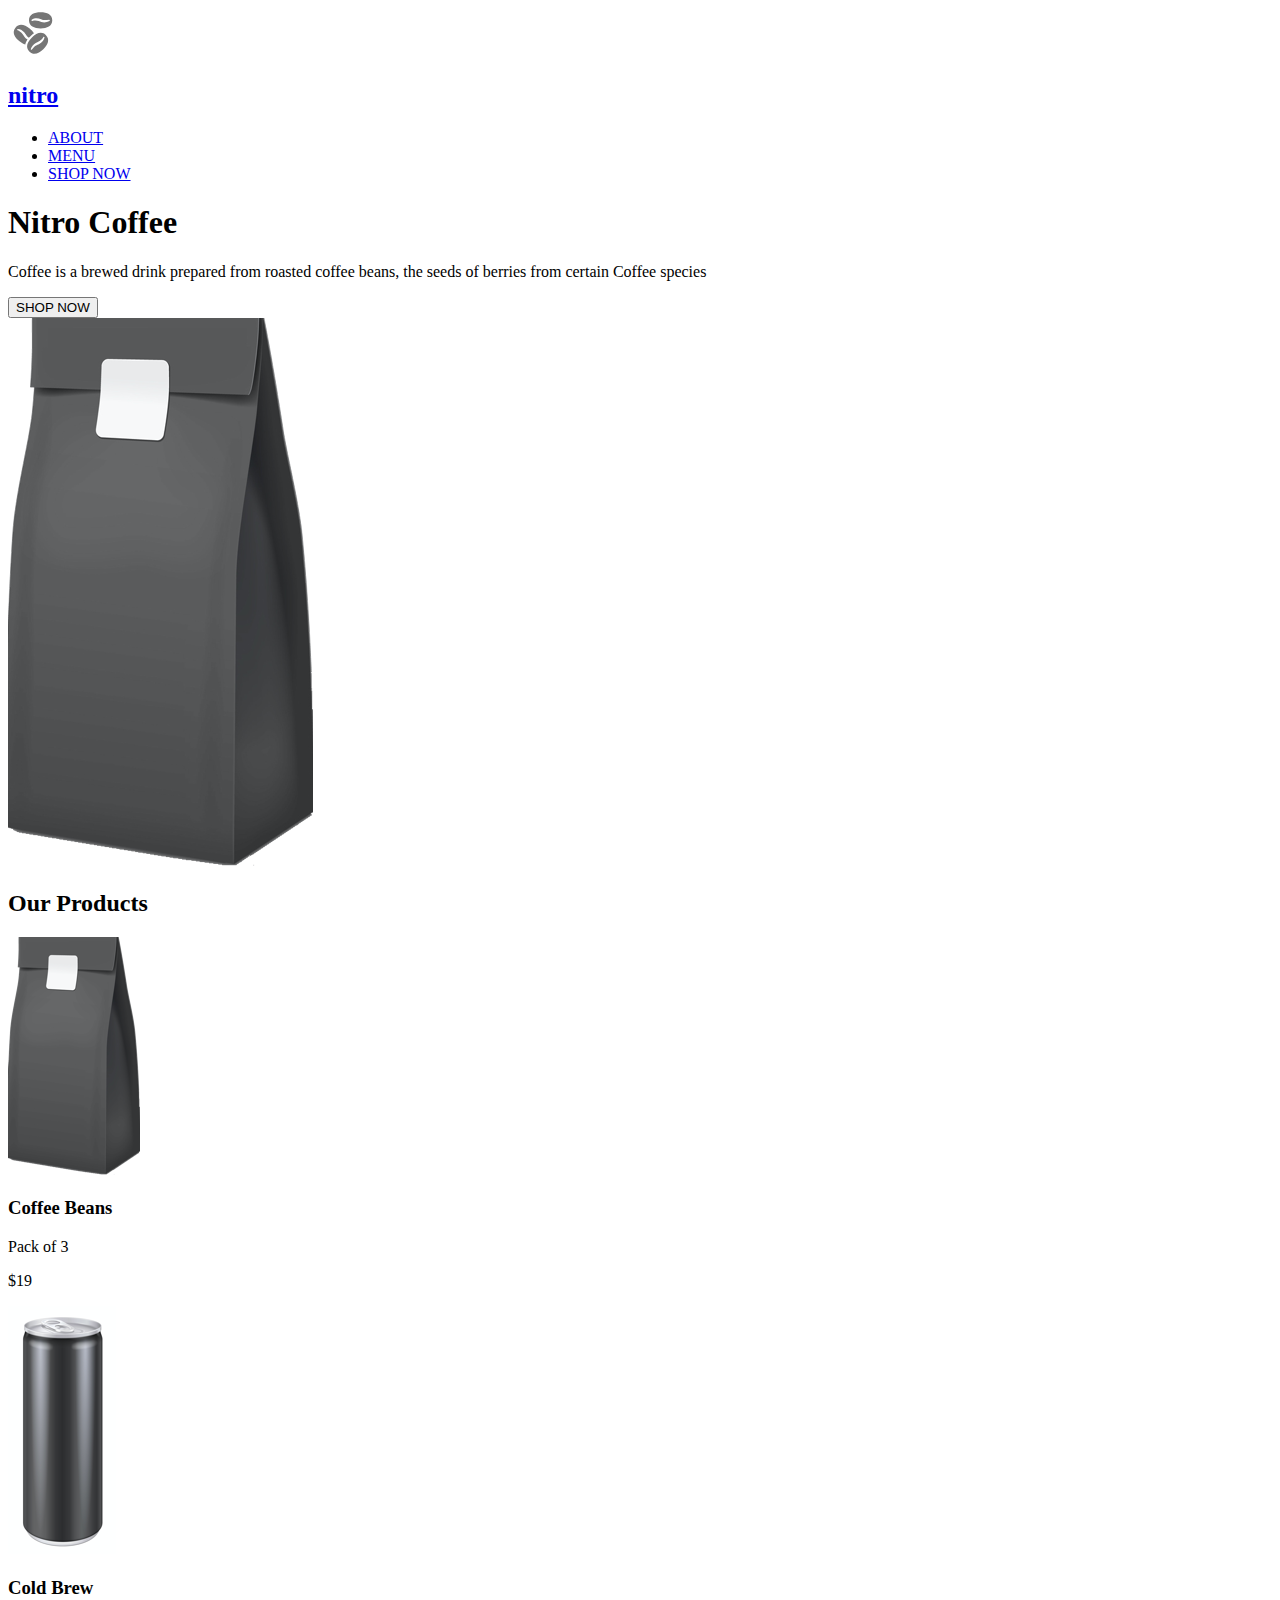
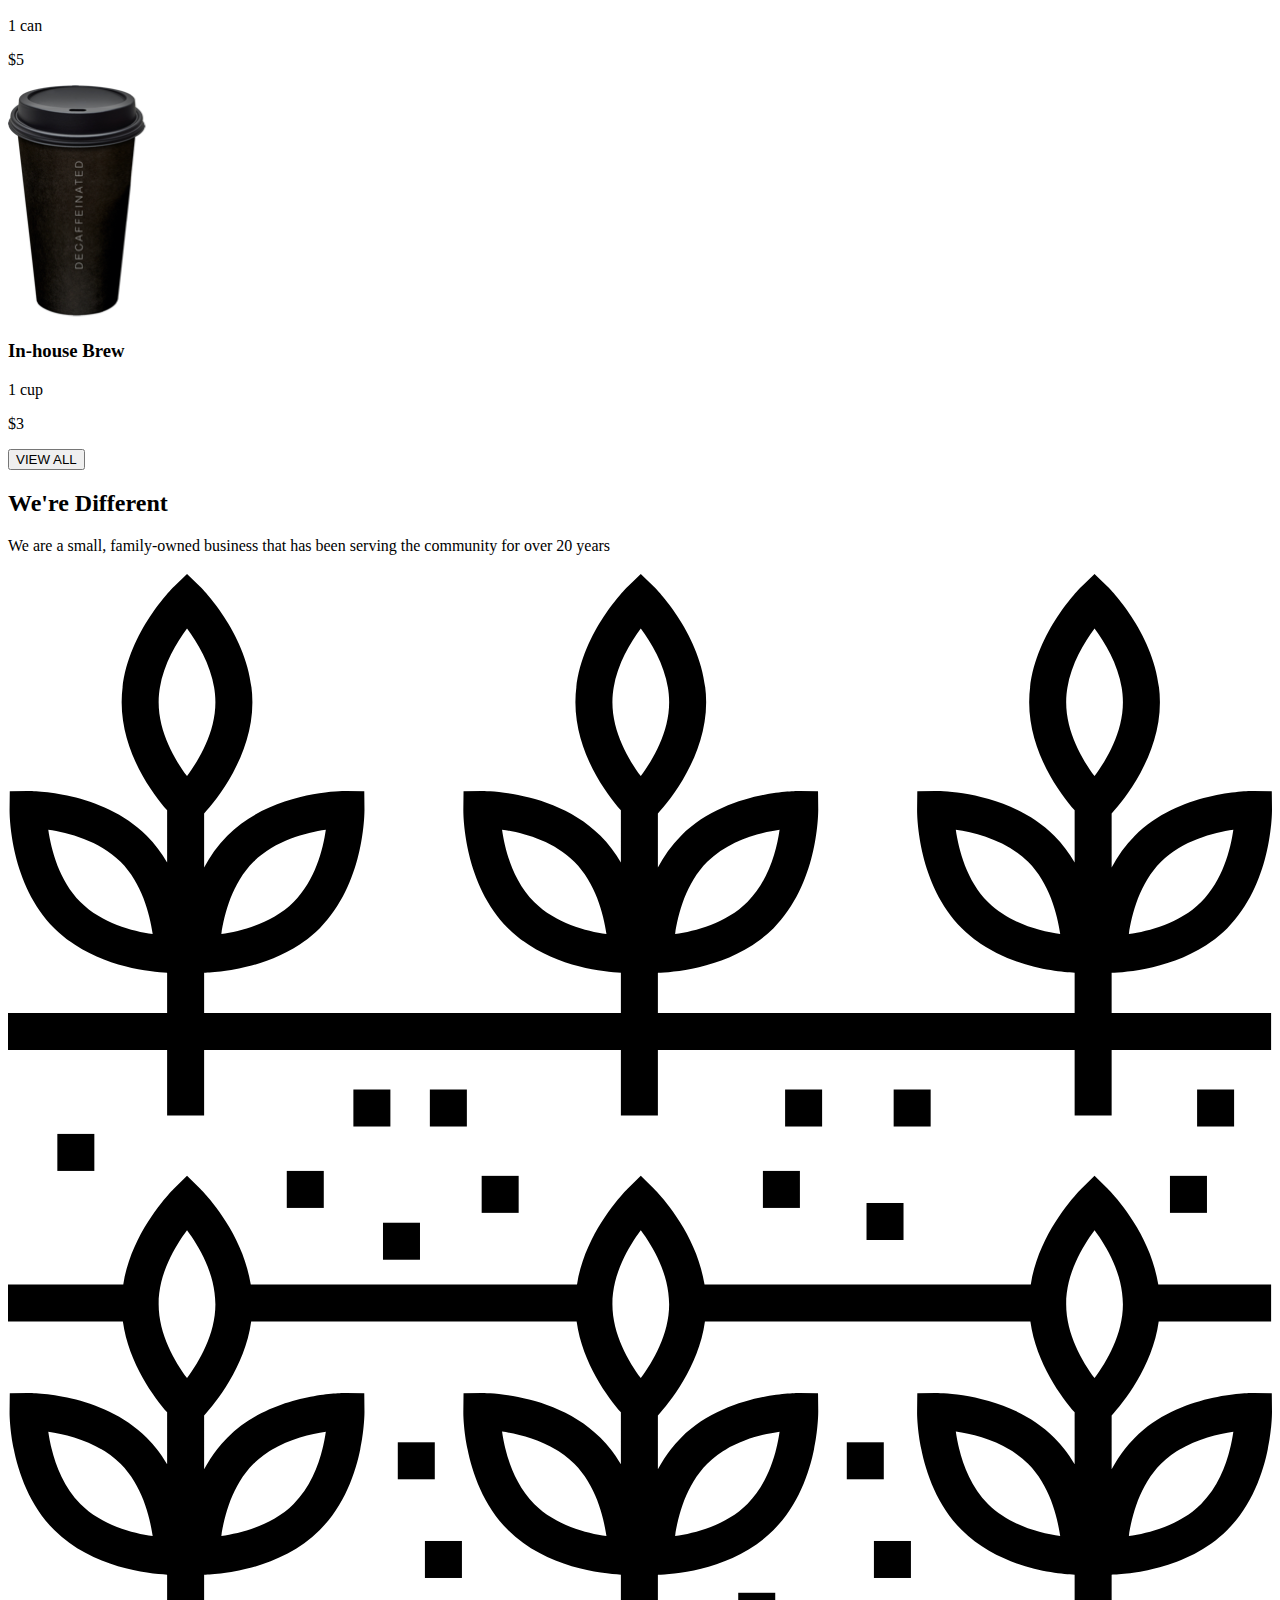
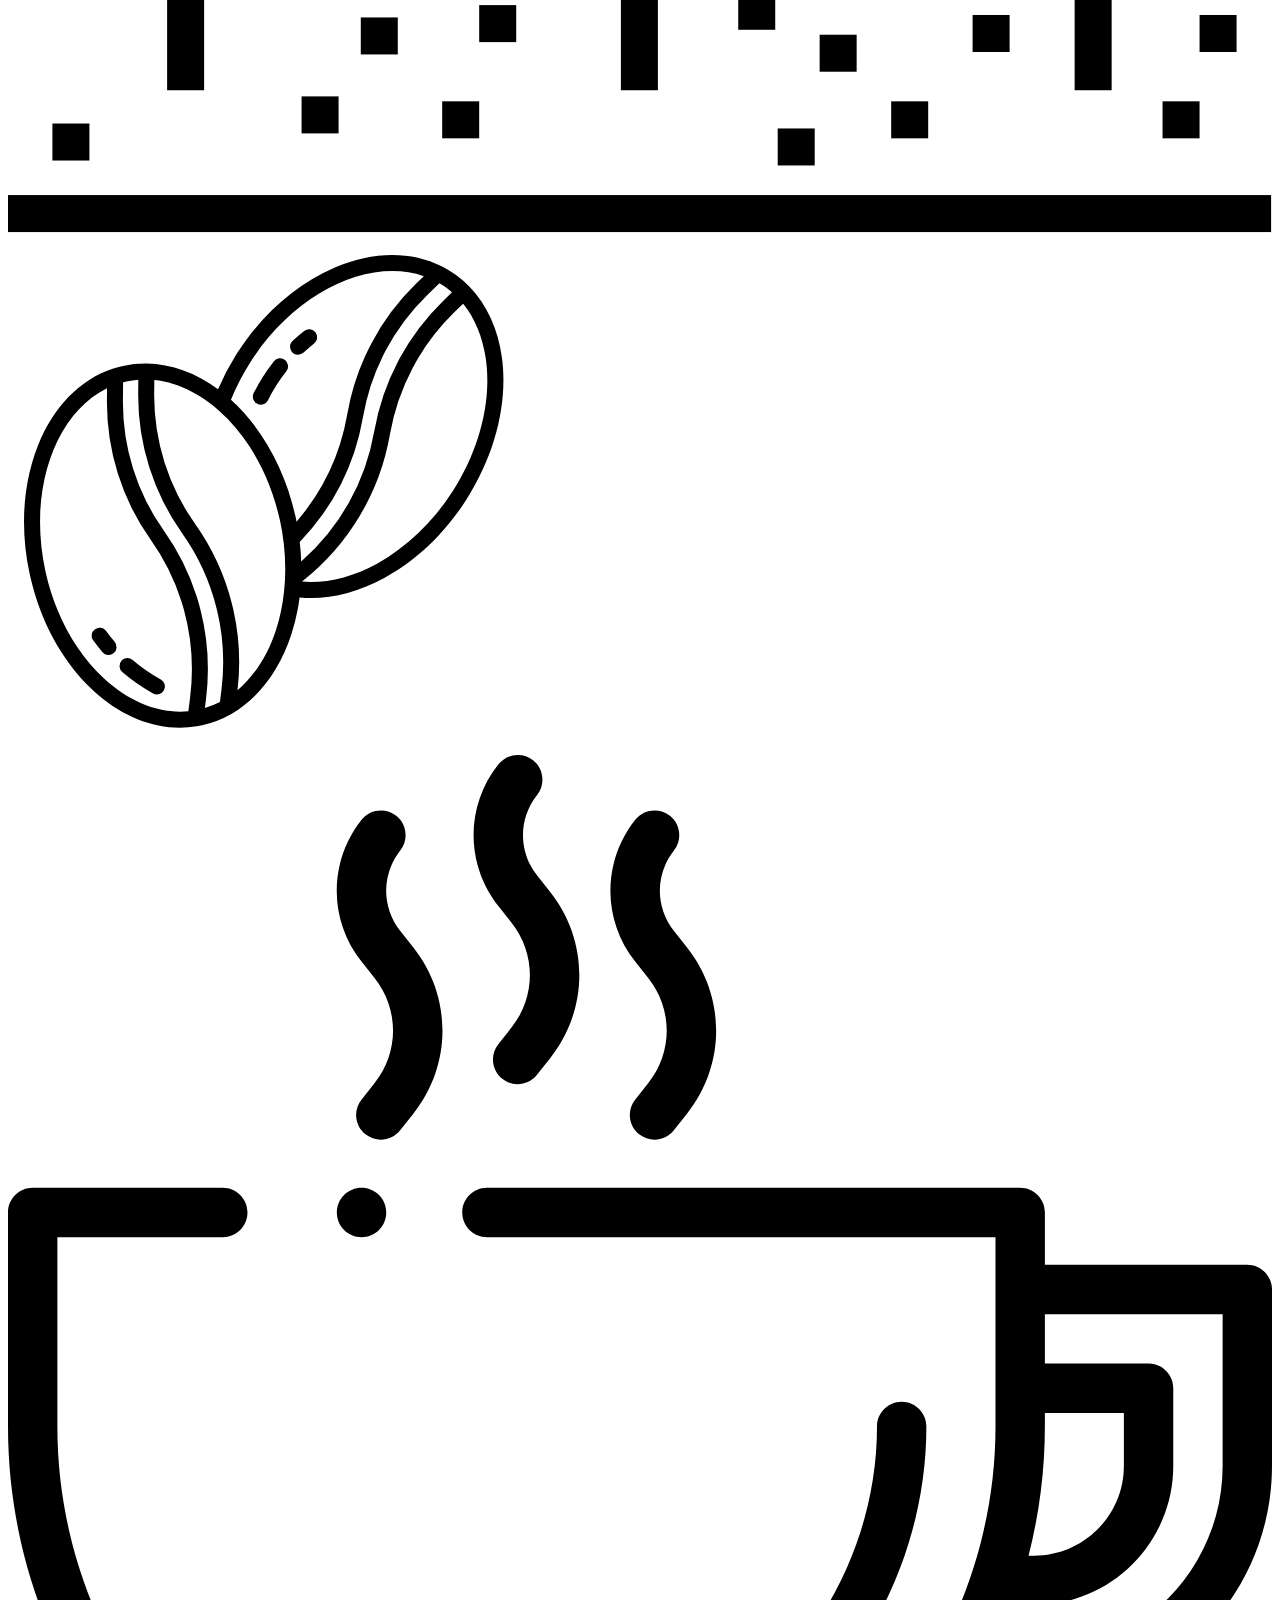
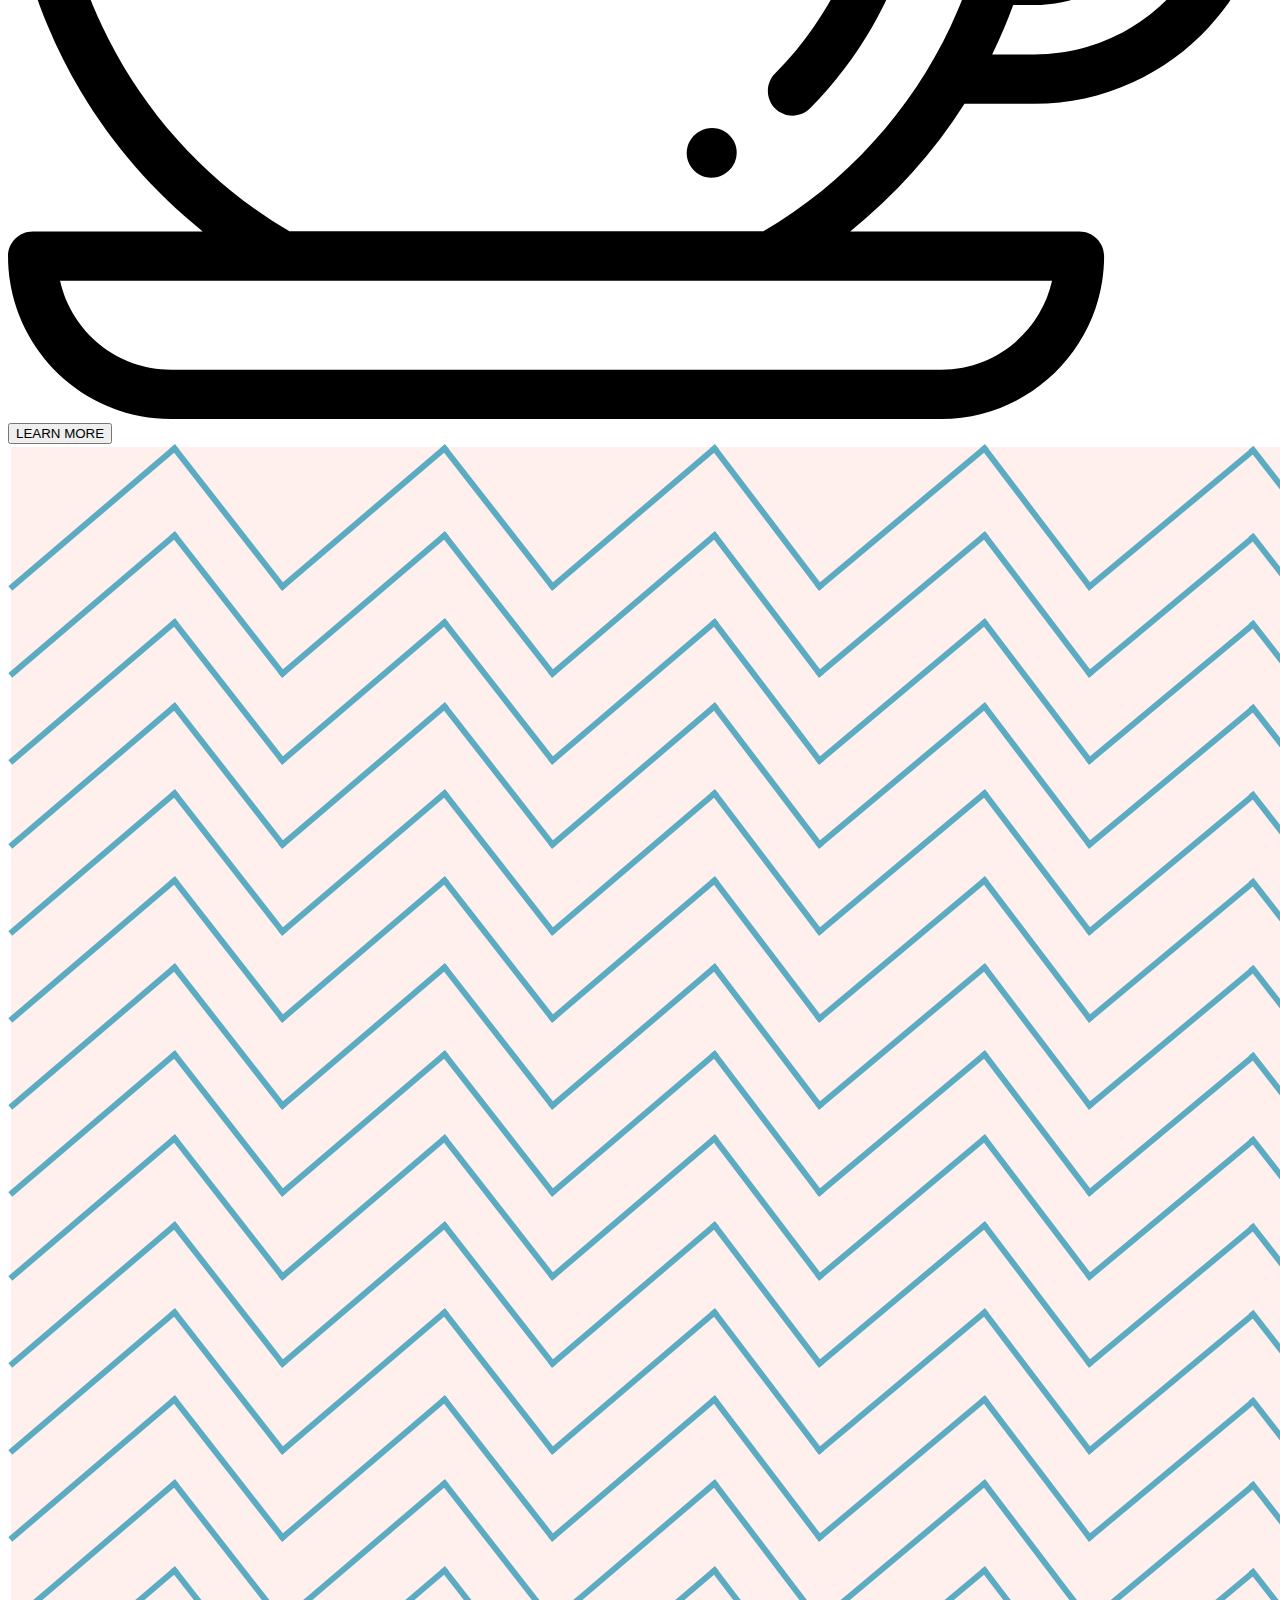
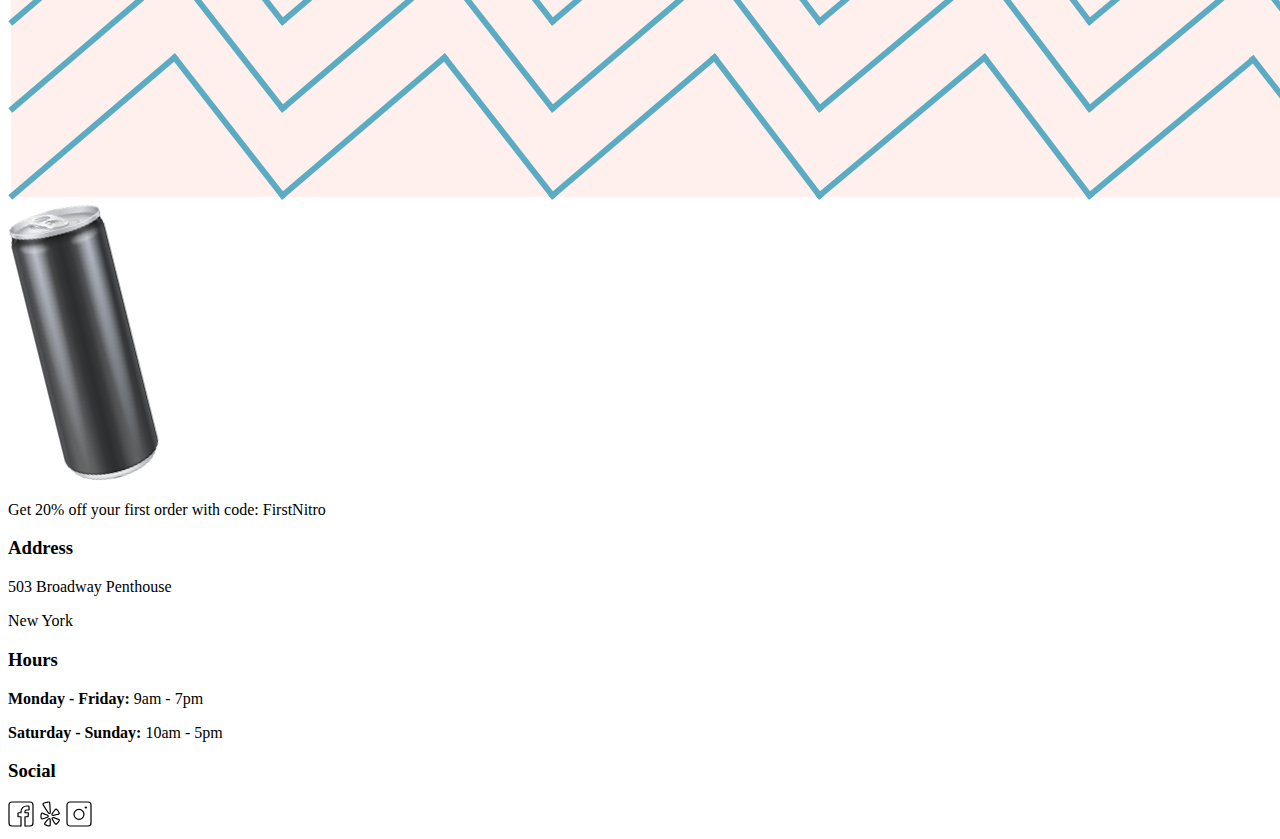
==== index.html @ 70a7e0ce "updated scss files and landing page" ====
<!DOCTYPE html>
<html lang="en">
<head>
    <meta charset="UTF-8">
    <meta name="viewport" content="width=device-width, initial-scale=1.0">
    <link href="https://fonts.googleapis.com/css2?family=Open+Sans:ital,wght@0,300;0,400;0,600;0,700;1,400&display=swap" rel="stylesheet">
    <link rel="stylesheet" type="text/scss" href="./scss/landing.scss"/>
    <link rel="stylesheet" type="text/scss" href="./scss/menu.scss"/>
    <title>Coffee Shop - Home</title> 
</head>
<body>
    <!-- header section -->
    <header>
        <div class="lp-header">
            <div class="lp-header__top lp-nav">
                <img class="coffee-bean-logo" src="/assets/logos/coffee-beans-logo-and-footer.svg" alt="coffee bean logo">   
                <h2><a href="index.html">nitro</a></h2>
                    <nav class="lp-nav nav-link">
                        <ul class=" lp-nav nav-link">
                            <li><a href="index.html">ABOUT</a></li>
                            <li><a href="/pages/menu.html">MENU</a></li>
                            <li><a href="/pages/menu.html" class="shopnow">SHOP NOW</a></li>
                        </ul>
                    </nav>
            </div>
            <div class="lp-header__bottom">
                <div class="text-content">
                    <h1 class="nitro-header">Nitro Coffee</h1>
                    <p>Coffee is a brewed drink prepared from roasted coffee beans, the seeds of berries from certain Coffee species</p>
                    <a href="/pages/menu.html"><button class="shop-now-button" type="button">SHOP NOW</button></a>
                </div>
                    <img src="/assets/images/coffeebeans-hero.png" alt="coffee bag">
            </div>
        </header>
    </header>

    <!-- Main Section -->
    <main class="product-container">
        <h2 class="product-header">Our Products</h2>
        <div class="product-grid">
            <div class="product-card">
                <img class="product-image" src="/assets/images/coffeebeans.png" alt="coffee beans">
                <div class="product-details">
                    <div class="product-text"> 
                        <h3 class="product-title">Coffee Beans</h3>
                        <p class="product-subtitle">Pack of 3</p>
                    </div>
                    <p class="price">$19</p>
                </div>
            </div>
            <div class="product-card">
                <div class="product-image">
                    <img class="product-image--image" src="/assets/images/coldbrew.png" alt="cold brew">
                </div>
                <div class="product-details--background">
                    <div class="product-details">
                        <div class="product-text"> 
                            <h3 class="product-title">Cold Brew</h3>
                            <p class="product-subtitle">1 can</p>
                        </div>
                        <p class="price">$5</p> 
                    </div>
                </div>
            </div>
            <div class="product-card">
                <img class="product-image" src="/assets/images/inhousebrew.png" alt="in-house brew">
                <div class="product-details">
                    <div class="product-text"> 
                        <h3 class="product-title">In-house Brew</h3>
                        <p class="product-subtitle">1 cup</p>
                    </div>
                    <p class="price">$3</p>
                </div>
            </div>
        </div>
        <a href="/pages/menu.html"><button class="view-all-button" type="button">VIEW ALL</button></a>
    </main>

    <!-- We're Different Section -->

    <section class="different-container">
        <div class="different-container-one">
            <h2 class="different-header">We're Different</h2>
            <div class="different-content">
                <p class="different-subtitle">We are a small, family-owned business that has been serving the community for over 20 years</p>
            </div>
            <div class="different-grid">
                <div class="different-card">
                    <img class="different-image" src="assets/logos/planting.svg" alt="quality">
                </div>
                <div class="different-card">
                    <img class="different-image" src="assets/logos/coffee-beans.svg" alt="local">
                </div>
                <div class="different-card">
                    <img class="different-image" src="assets/logos/coffee-cup.svg" alt="organic">
                </div>
            </div>
            <a href="/pages/menu.html"><button class="learn-more-button" type="button">LEARN MORE</button></a>
        </div>

        <div class="different-container-two">
            <img class="different-image-two" src="assets/images/coldbrewbackground.png" alt="quality">
            <img class="different-image-three" src="/assets/images/tiltedcan.png" alt="local">
        </div>        
    </section>
            


    
    <!-- Discount Section -->

    <div class="discount-banner">
        <p>Get 20% off your first order with code: <span class="discount-code">FirstNitro</span></p>
    </div>



    <!-- Footer Section -->
    
    <footer class="landingpage-footer">
        <div class="footer-section">
            <h3>Address</h3>
            <p>503 Broadway Penthouse</p>
            <p>New York</p>
        </div>
        <div class="footer-section">
            <h3>Hours</h3>
            <p><strong>Monday - Friday:</strong> 9am - 7pm</p>
            <p><strong>Saturday - Sunday:</strong> 10am - 5pm</p>
        </div>
        <div class="footer-section">
            <h3>Social</h3>
            <a href="https://www.facebook.com/"><img class="social-logo" src="/assets/logos/Facebook-Icon.svg" alt="Facebook"></a>
            <a href="https://www.yelp.com/"><img class="social-logo" src="/assets/logos/Yelp-Icon.svg" alt="Yelp"></a>
            <a href="https://www.instagram.com/"><img class="social-logo" src="/assets/logos/Instagram-Icon.svg" alt="Instagram"></a>
        </div>
    </footer>
</body>
</html>
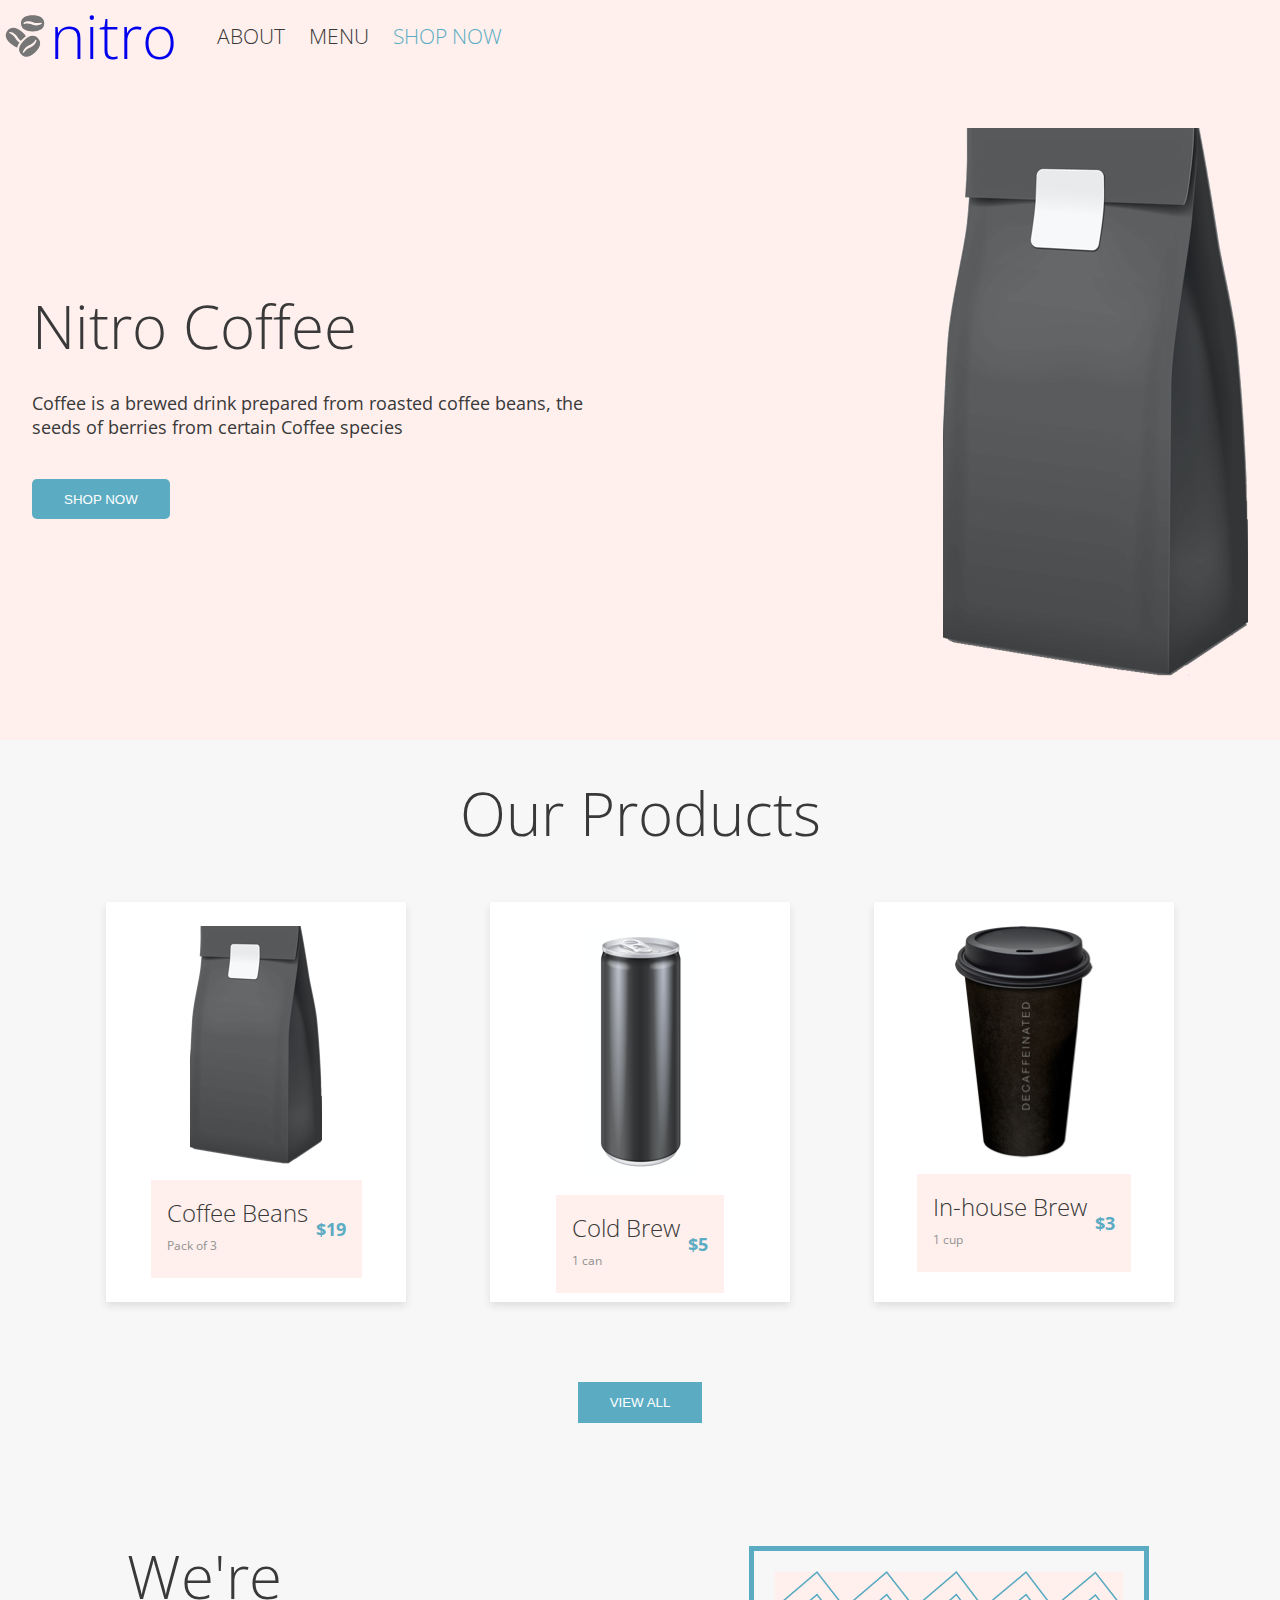
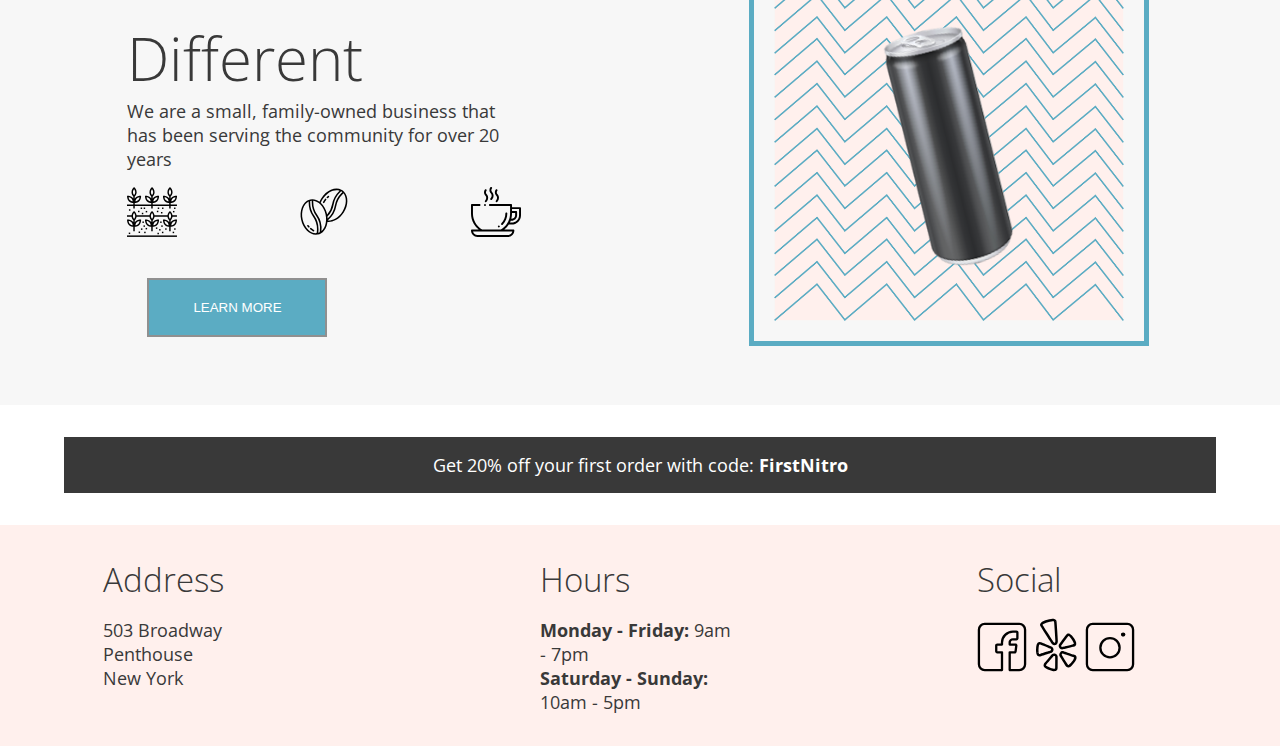
==== commit 0e81b480: "updated saas" ====
--- a/index.html
+++ b/index.html
@@ -4,8 +4,8 @@
     <meta charset="UTF-8">
     <meta name="viewport" content="width=device-width, initial-scale=1.0">
     <link href="https://fonts.googleapis.com/css2?family=Open+Sans:ital,wght@0,300;0,400;0,600;0,700;1,400&display=swap" rel="stylesheet">
-    <link rel="stylesheet" type="text/scss" href="./scss/landing.scss"/>
-    <link rel="stylesheet" type="text/scss" href="./scss/menu.scss"/>
+    <link rel="stylesheet"  href="./scss/landing.css"/>
+    <link rel="stylesheet"  href="./scss/menu.css"/>
     <title>Coffee Shop - Home</title> 
 </head>
 <body>
--- a/scss/landing.css
+++ b/scss/landing.css
@@ -0,0 +1,336 @@
+/* On Landing Page and Menu Page */
+.nav-link-button {
+  font-size: 1.31rem;
+  font-weight: 400;
+  background-color: #5BACC3;
+  color: #FFF;
+}
+
+.nav-link {
+  font-size: 1.31rem;
+  font-weight: 300;
+  padding: 20px;
+  margin: 20px;
+  display: flex;
+  justify-content: space-between;
+}
+
+* {
+  margin: 0;
+  box-sizing: border-box;
+}
+
+body {
+  font-family: "Open Sans";
+  font-weight: 400;
+  color: #393939;
+}
+
+h1, h2 {
+  font-size: 3.75rem;
+  font-weight: 300;
+}
+
+h3, .nav-heading {
+  font-size: 2.06rem;
+  font-weight: 300;
+}
+
+p {
+  font-size: 1.13rem;
+  font-weight: 400;
+}
+
+.price {
+  color: #5BACC3;
+}
+
+/* Images */
+.coffee-bean-logo {
+  width: 3.125rem;
+}
+
+.products {
+  height: 17.5rem;
+}
+
+/* Lp Page */
+/* LP Header */
+/* LP Navigation */
+.lp-nav {
+  background-color: #FFF0ED;
+  display: flex;
+  align-items: center;
+  padding-top: 2rem;
+  padding-bottom: 1.5rem;
+  height: 4rem;
+}
+
+.lp-nav h2 a {
+  text-decoration: none;
+}
+
+.lp-nav nav ul {
+  display: flex;
+  gap: 1.5rem;
+  margin: 0;
+  padding: 0;
+}
+
+.lp-nav ul a {
+  text-decoration: none;
+  color: #393939;
+}
+
+.lp-nav ul li a.shopnow {
+  color: #5BACC3;
+}
+
+.lp-header {
+  background-color: #FFF0ED;
+}
+
+.lp-header__bottom {
+  display: flex;
+  justify-content: space-between;
+  align-items: center;
+  padding: 4rem 2rem;
+}
+
+.lp-header__bottom .text-content {
+  display: flex;
+  flex-direction: column;
+  justify-content: flex-start;
+  text-align: left;
+  max-width: 50%;
+  width: 100%;
+  padding-right: 2rem;
+}
+
+.nitro-header {
+  margin-bottom: 1.5rem;
+}
+
+.lp-header__bottom p {
+  margin-bottom: 1.5rem;
+}
+
+.shop-now-button {
+  border: none;
+  background-color: #5BACC3;
+  color: #FFF;
+  border-radius: 5px;
+  padding: 0.8rem 2rem;
+  margin-top: 1rem;
+}
+
+.lp-header__bottom img {
+  max-width: 40%;
+  height: auto;
+  -o-object-fit: contain;
+     object-fit: contain;
+  margin-left: 2rem;
+}
+
+ul {
+  list-style-type: none;
+}
+
+/* Main Section */
+.discount-banner {
+  font-size: 2.8rem;
+  font-weight: 400;
+  width: 90%;
+  background-color: #393939;
+  color: #FFF;
+}
+
+.discount-code {
+  font-weight: 700;
+}
+
+/* Main Section */
+main {
+  text-align: center;
+  padding: 2rem;
+  background-color: #F7F7F7;
+}
+
+.product-grid {
+  display: flex;
+  justify-content: center;
+  gap: 2rem;
+  margin: 3rem;
+}
+
+.product-card {
+  background-color: #FFF;
+  width: 300px;
+  height: 400px;
+  box-shadow: 0 4px 8px rgba(0, 0, 0, 0.1);
+  margin: auto;
+  padding-top: 1.5rem;
+  display: flex;
+  flex-direction: column;
+  text-align: center;
+  align-items: center;
+}
+
+.product-image {
+  max-width: 50%;
+  height: auto;
+  margin-bottom: 1rem;
+}
+
+.product-details {
+  background-color: #FFF0ED;
+  padding: 1rem;
+  display: flex;
+  justify-content: space-between;
+  align-items: center;
+  text-align: left;
+  gap: 0.5rem;
+}
+
+.product-title {
+  margin: 0;
+  font-size: 1.5rem;
+}
+
+.product-subtitle {
+  margin: 0.5rem 0;
+  color: #909090;
+  font-size: 0.75rem;
+}
+
+.price {
+  color: #5BACC3;
+  font-weight: bold;
+}
+
+.view-all-button {
+  border: none;
+  background-color: #5BACC3;
+  color: #FFF;
+  padding: 0.8rem 2rem;
+  margin: 2rem auto;
+  display: inline-block;
+  text-align: center;
+}
+
+.discount-banner {
+  width: 90%;
+  text-align: center;
+  background-color: #393939;
+  color: #FFF;
+  padding: 1rem;
+  margin: 2rem auto;
+  justify-content: center;
+  display: block;
+}
+
+.discount-code {
+  font-weight: 700;
+}
+
+/* Footer */
+.landingpage-footer {
+  background-color: #FFF0ED;
+  padding: 2rem 0;
+  display: flex;
+  justify-content: space-around;
+  text-align: center;
+  gap: 2rem;
+  text-align: left;
+}
+
+.footer-section {
+  flex: 1;
+  max-width: 200px;
+}
+
+.footer-section h3 {
+  margin-bottom: 1rem;
+}
+
+.different-container {
+  display: flex;
+  justify-content: space-evenly;
+  align-items: center;
+  gap: 5rem;
+  margin: 0 auto;
+  max-width: 100%;
+  padding: 2rem;
+  background-color: #F7F7F7;
+}
+
+.different-container-one {
+  display: flex;
+  flex-direction: column;
+  justify-content: center;
+  text-align: left;
+  padding-right: 2rem;
+  width: 35%;
+  margin: 1rem;
+}
+
+/* .different-header 
+
+.different-content
+
+.different-subtitle */
+.different-grid {
+  display: flex;
+  flex-direction: row;
+  gap: 5rem;
+  margin-top: 1rem;
+  justify-content: space-between;
+  margin-bottom: 1rem;
+}
+
+.learn-more-button {
+  width: 180px;
+  padding: 20px;
+  margin: 20px;
+  background-color: #5BACC3;
+  color: #FFF;
+  border: #909090 solid 2px;
+}
+
+.different-image {
+  width: 50px;
+}
+
+.different-container-two {
+  display: flex;
+  justify-content: center;
+  align-items: center;
+  position: relative;
+}
+
+.different-image-two {
+  width: 400px;
+  padding: 20px;
+  margin: 20px;
+  border: #5BACC3 solid 5px;
+  position: relative;
+  z-index: 1;
+}
+
+.different-image-two::before {
+  content: "";
+  position: absolute;
+  top: -20px;
+  left: -20px;
+  border: #5BACC3 solid 5px;
+  z-index: 2;
+}
+
+.different-image-three {
+  position: absolute;
+  height: 280px;
+  padding: 20px;
+  margin: 20px;
+  z-index: 2;
+  transform: rotate();
+}/*# sourceMappingURL=landing.css.map */--- a/scss/menu.css
+++ b/scss/menu.css
@@ -0,0 +1,201 @@
+/* On Landing Page and Menu Page */
+.nav-link-button {
+  font-size: 1.31rem;
+  font-weight: 400;
+  background-color: #5BACC3;
+  color: #FFF;
+}
+
+.nav-link {
+  font-size: 1.31rem;
+  font-weight: 300;
+  padding: 20px;
+  margin: 20px;
+  display: flex;
+  justify-content: space-between;
+}
+
+* {
+  margin: 0;
+  box-sizing: border-box;
+}
+
+body {
+  font-family: "Open Sans";
+  font-weight: 400;
+  color: #393939;
+}
+
+h1, h2 {
+  font-size: 3.75rem;
+  font-weight: 300;
+}
+
+h3, .nav-heading {
+  font-size: 2.06rem;
+  font-weight: 300;
+}
+
+p {
+  font-size: 1.13rem;
+  font-weight: 400;
+}
+
+.price {
+  color: #5BACC3;
+}
+
+/* Images */
+.coffee-bean-logo {
+  width: 3.125rem;
+}
+
+.products {
+  height: 17.5rem;
+}
+
+/* Menu Page */
+/* Menu Naviagtion Header */
+.menu-nav {
+  background-color: #FFF0ED;
+  display: flex;
+  align-items: center;
+  /* justify-content: space-between; */
+  padding-top: 2rem;
+  padding-bottom: 1.5rem;
+  height: 4rem;
+}
+
+.menu-nav h3 a {
+  text-decoration: none;
+}
+
+.menu-nav nav ul {
+  display: flex;
+  gap: 1.5rem;
+  margin: 0;
+  padding: 0;
+}
+
+.menu-nav ul a {
+  text-decoration: none;
+  color: #393939;
+}
+
+.menu-nav ul li a.shopnow {
+  color: #5BACC3;
+}
+
+/* Menu Hero Section */
+.menu-hero {
+  display: flex;
+  flex-direction: column;
+  align-items: center;
+  margin-bottom: 2rem;
+}
+
+.menu-hero__title {
+  position: absolute;
+  color: #FFF;
+  background-color: #393939;
+  text-align: center;
+  width: 18.75rem;
+  height: 12.5rem;
+  display: flex;
+  justify-content: center;
+  padding: 20px;
+  margin: 20px;
+}
+
+.menu-hero__circle {
+  width: 100%;
+  height: 43.75rem;
+  height: auto;
+  display: block;
+  margin: 0 auto;
+  border: none;
+}
+
+/*  Menu Sub Navigation */
+.menu-sub-navigation {
+  color: #FFF;
+  background-color: #393939;
+  text-align: center;
+  width: 100%;
+  height: 80px;
+  padding: 20px;
+  margin: 20px;
+  display: flex;
+  justify-content: center;
+  align-items: center;
+  gap: 1rem;
+  margin: 0;
+}
+
+.menu-sub-navigation li::before {
+  content: "";
+  display: inline-block;
+  border-left: 4px solid #5BACC3;
+  margin-right: 1rem;
+  height: 1.5rem;
+  vertical-align: middle;
+}
+
+/* Menu */
+.menu-hot, .menu-cold, .menu-pastries {
+  margin: 0; /* Ensure no space around the sections */
+  padding: 0; /* Ensure no internal padding */
+  border: 0; /* Ensure no borders contribute to gaps */
+  display: block; /* Ensure sections stack properly */
+}
+
+/* Hot Drinks */
+.menu-hot {
+  background-color: #FFF0ED;
+  text-align: center;
+  margin: 0;
+  padding: 0;
+}
+
+/* Cold Drinks */
+.menu-cold {
+  background-color: #F7F7F7;
+  text-align: center;
+}
+
+/* Pastries */
+.menu-pastries {
+  background-color: #FFF0ED;
+  text-align: center;
+}
+
+/* Menu Headers */
+.menu-hot__title, .menu-cold__title, .menu-pastries__title, .menu-hot__header, .menu-cold__header, .menu-pastries__header {
+  display: block;
+  padding: 2rem;
+  margin: 0;
+}
+
+/* Menu Description */
+.menu-description {
+  font-style: italic;
+  display: block;
+  width: 50%;
+  margin: 0 auto;
+  margin-bottom: 1rem;
+}
+
+.menu-price {
+  color: #5BACC3;
+  display: block;
+  padding: rem;
+}
+
+/* Footer Section */
+.landingpage-footer {
+  background-color: #FFF0ED;
+}
+
+.social-logo {
+  width: 3.125rem;
+}/*# sourceMappingURL=menu.css.map */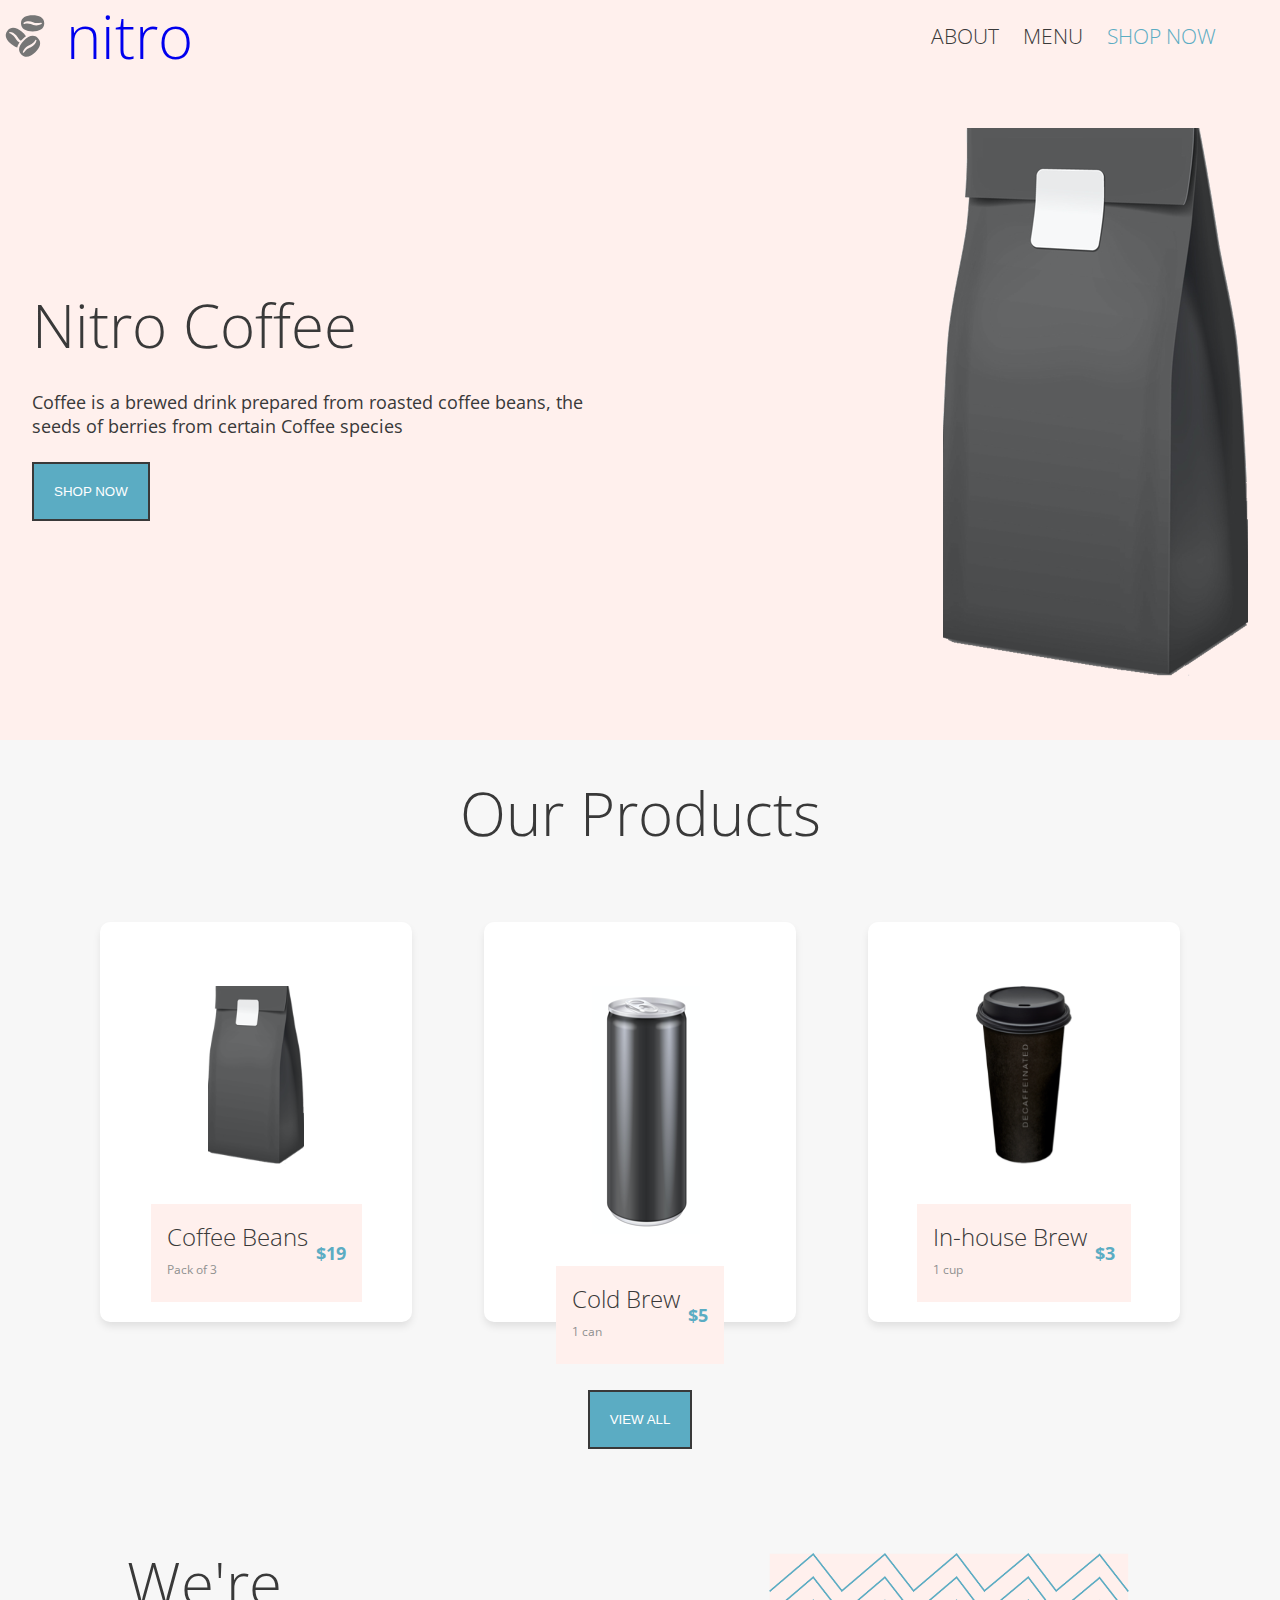
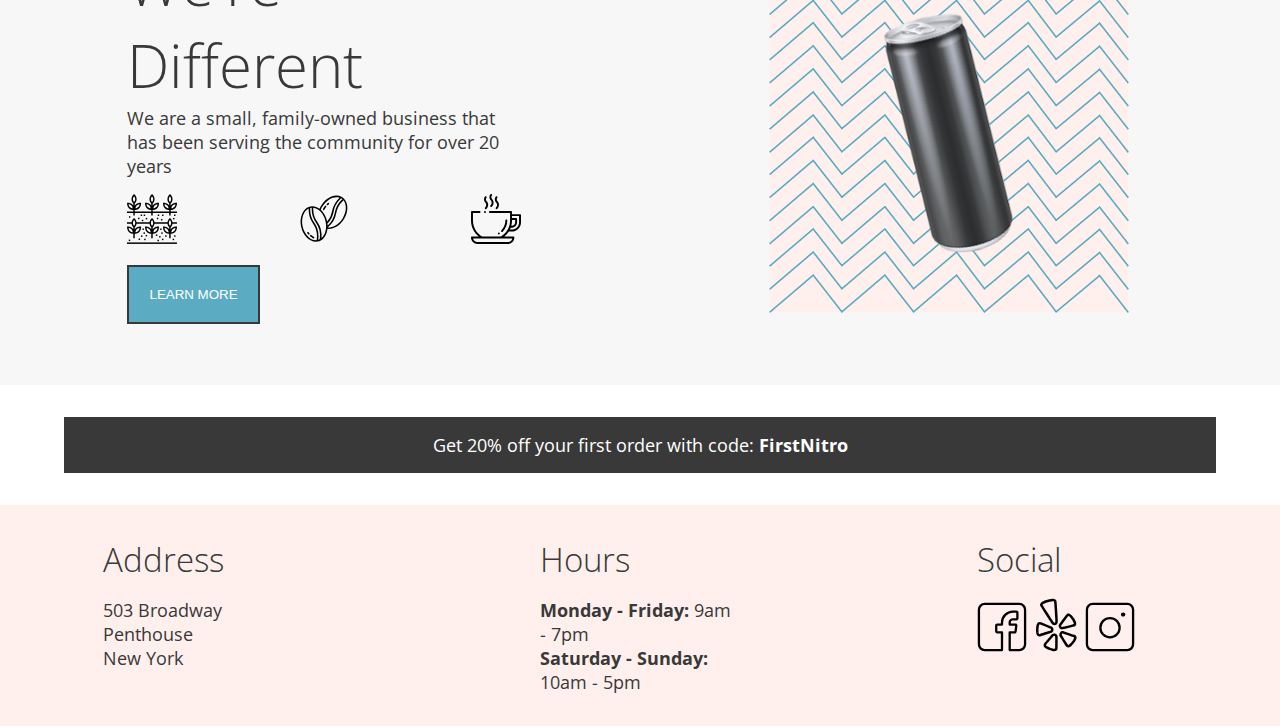
==== commit 6589d9d1: "changed nav bar to items on the left and optimized button mixin" ====
--- a/index.html
+++ b/index.html
@@ -12,9 +12,12 @@
     <!-- header section -->
     <header>
         <div class="lp-header">
-            <div class="lp-header__top lp-nav">
-                <img class="coffee-bean-logo" src="/assets/logos/coffee-beans-logo-and-footer.svg" alt="coffee bean logo">   
-                <h2><a href="index.html">nitro</a></h2>
+            <div class="lp-nav">
+                <div class="lp-nav__left">
+                    <img class="coffee-bean-logo" src="/assets/logos/coffee-beans-logo-and-footer.svg" alt="coffee bean logo">   
+                    <h2><a href="index.html">nitro</a></h2>
+                </div>
+                <div class="lp-nav__right">
                     <nav class="lp-nav nav-link">
                         <ul class=" lp-nav nav-link">
                             <li><a href="index.html">ABOUT</a></li>
@@ -22,6 +25,7 @@
                             <li><a href="/pages/menu.html" class="shopnow">SHOP NOW</a></li>
                         </ul>
                     </nav>
+                </div>
             </div>
             <div class="lp-header__bottom">
                 <div class="text-content">
--- a/scss/landing.css
+++ b/scss/landing.css
@@ -52,6 +52,22 @@
 
 .products {
   height: 17.5rem;
+}
+
+.nav-link-button {
+  font-size: 1.31rem;
+  font-weight: 400;
+  background-color: #5BACC3;
+  color: #FFF;
+}
+
+.nav-link {
+  font-size: 1.31rem;
+  font-weight: 300;
+  padding: 20px;
+  margin: 20px;
+  display: flex;
+  justify-content: space-between;
 }
 
 /* Lp Page */
@@ -64,6 +80,20 @@
   padding-top: 2rem;
   padding-bottom: 1.5rem;
   height: 4rem;
+}
+
+.lp-nav__left {
+  display: flex;
+  align-items: center;
+  gap: 1rem;
+}
+
+.lp-nav__right {
+  margin-left: auto;
+  margin-right: 1.5rem;
+  display: flex;
+  align-items: center;
+  gap: 1rem;
 }
 
 .lp-nav h2 a {
@@ -116,12 +146,16 @@
 }
 
 .shop-now-button {
-  border: none;
-  background-color: #5BACC3;
-  color: #FFF;
-  border-radius: 5px;
-  padding: 0.8rem 2rem;
-  margin-top: 1rem;
+  background-color: #5BACC3;
+  color: #FFF;
+  padding: 20px;
+  border-radius: none;
+  border: #393939 2px solid;
+  cursor: pointer;
+  transition: all 0.2s ease-in-out;
+}
+.shop-now-button:hover {
+  transform: translate(-2px);
 }
 
 .lp-header__bottom img {
@@ -164,11 +198,13 @@
 }
 
 .product-card {
+  width: 330px;
+  height: 400px;
+  padding: 20px;
+  margin: 20px;
   background-color: #FFF;
-  width: 300px;
-  height: 400px;
-  box-shadow: 0 4px 8px rgba(0, 0, 0, 0.1);
-  margin: auto;
+  border-radius: 10px;
+  box-shadow: 0 5px 9px -1px rgba(0, 0, 0, 0.1);
   padding-top: 1.5rem;
   display: flex;
   flex-direction: column;
@@ -180,6 +216,9 @@
   max-width: 50%;
   height: auto;
   margin-bottom: 1rem;
+  height: 280px;
+  padding: 20px;
+  margin: 20px;
 }
 
 .product-details {
@@ -209,13 +248,18 @@
 }
 
 .view-all-button {
-  border: none;
-  background-color: #5BACC3;
-  color: #FFF;
-  padding: 0.8rem 2rem;
-  margin: 2rem auto;
+  background-color: #5BACC3;
+  color: #FFF;
+  padding: 20px;
+  border-radius: none;
+  border: #393939 2px solid;
+  cursor: pointer;
+  transition: all 0.2s ease-in-out;
   display: inline-block;
   text-align: center;
+}
+.view-all-button:hover {
+  transform: translate(-2px);
 }
 
 .discount-banner {
@@ -289,12 +333,16 @@
 }
 
 .learn-more-button {
-  width: 180px;
-  padding: 20px;
-  margin: 20px;
-  background-color: #5BACC3;
-  color: #FFF;
-  border: #909090 solid 2px;
+  background-color: #5BACC3;
+  color: #FFF;
+  padding: 20px;
+  border-radius: none;
+  border: #393939 2px solid;
+  cursor: pointer;
+  transition: all 0.2s ease-in-out;
+}
+.learn-more-button:hover {
+  transform: translate(-2px);
 }
 
 .different-image {
@@ -312,18 +360,8 @@
   width: 400px;
   padding: 20px;
   margin: 20px;
-  border: #5BACC3 solid 5px;
   position: relative;
   z-index: 1;
-}
-
-.different-image-two::before {
-  content: "";
-  position: absolute;
-  top: -20px;
-  left: -20px;
-  border: #5BACC3 solid 5px;
-  z-index: 2;
 }
 
 .different-image-three {
@@ -331,6 +369,6 @@
   height: 280px;
   padding: 20px;
   margin: 20px;
-  z-index: 2;
+  z-index: 3;
   transform: rotate();
 }/*# sourceMappingURL=landing.css.map */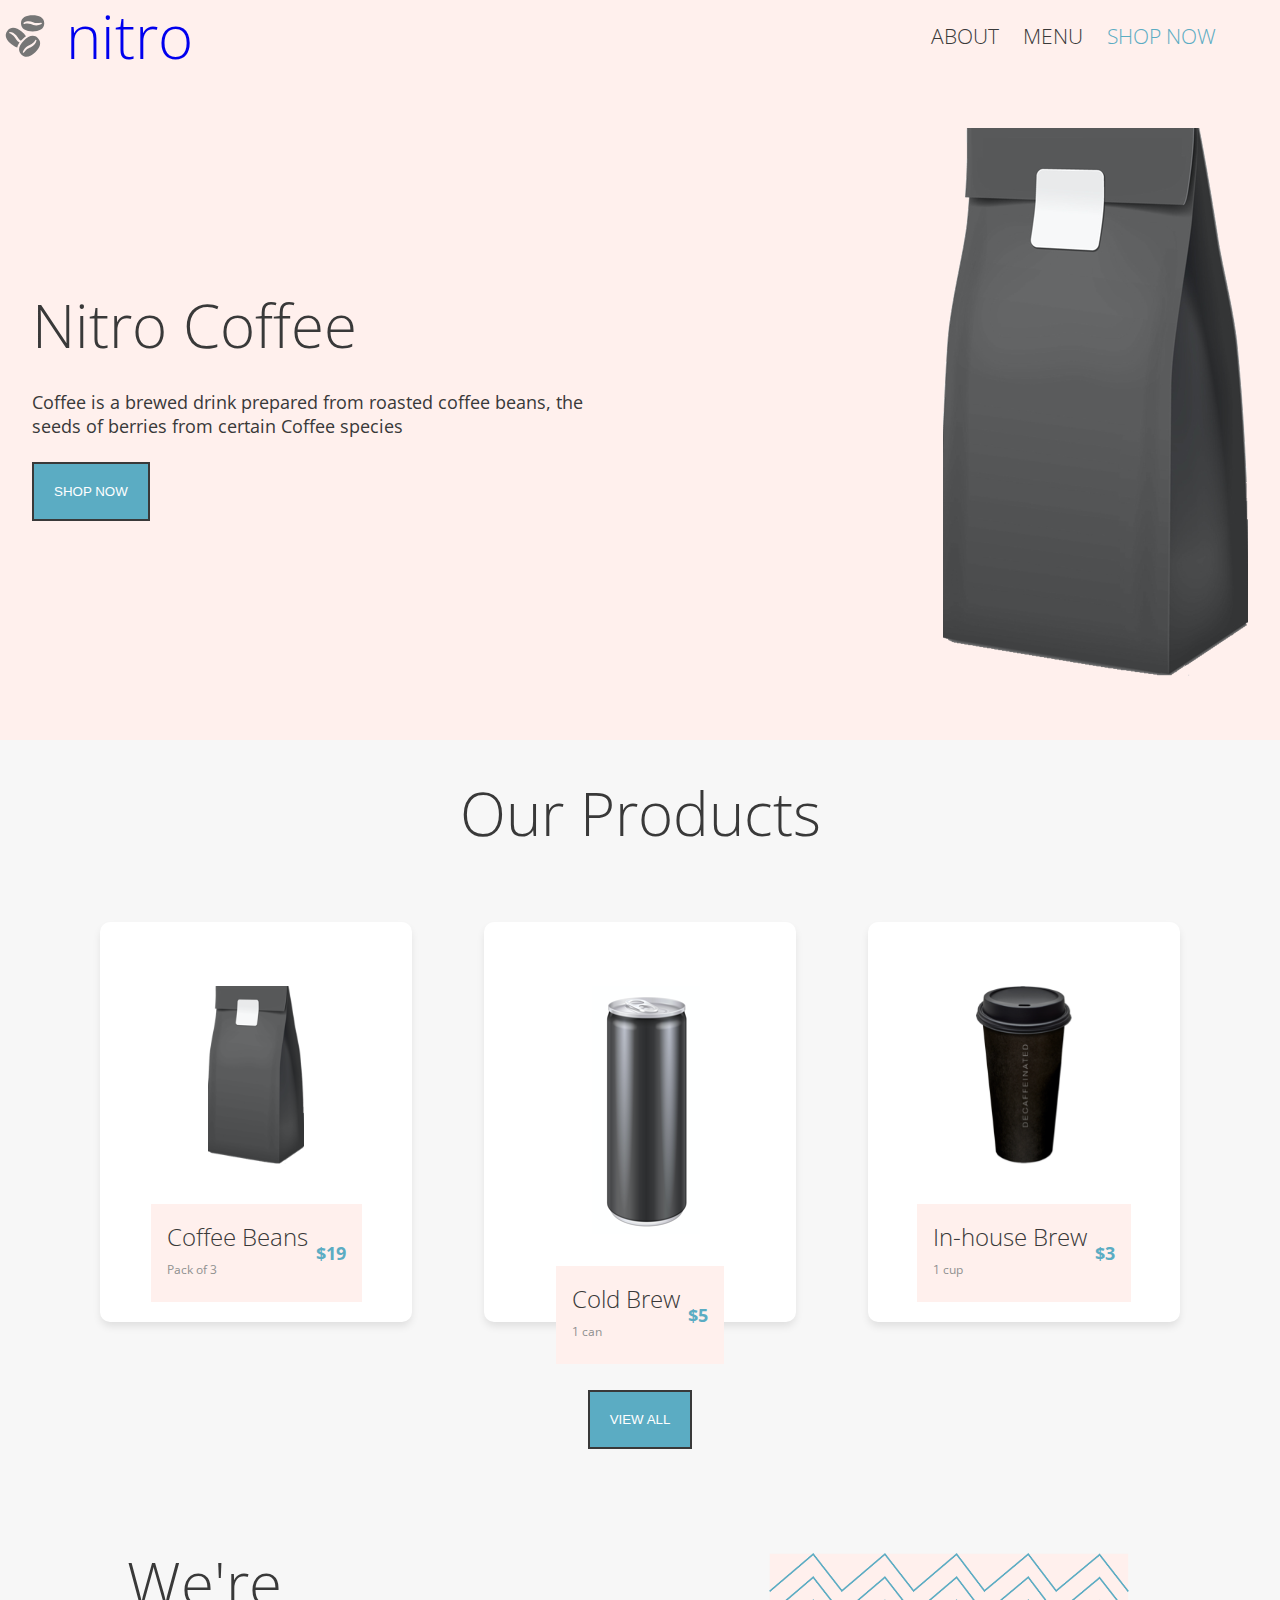
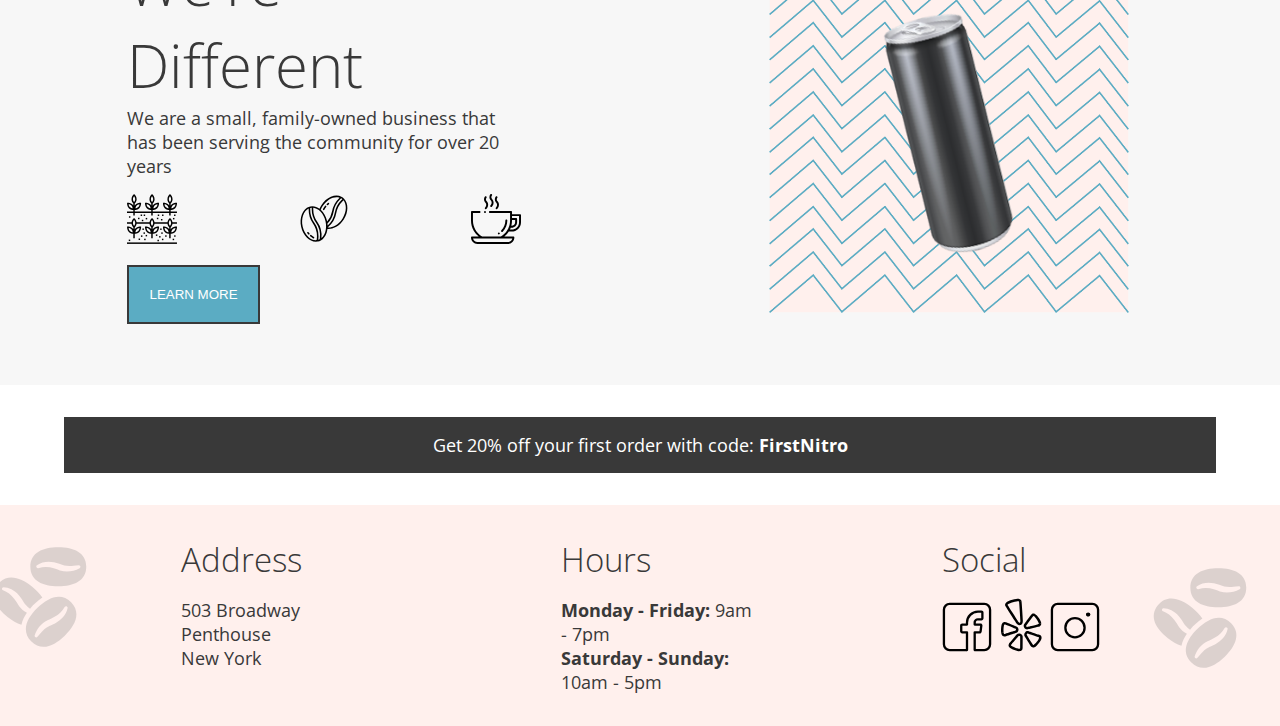
==== commit 8447c1b0: "added _variables.scss" ====
--- a/index.html
+++ b/index.html
@@ -122,6 +122,9 @@
     <!-- Footer Section -->
     
     <footer class="landingpage-footer">
+        <div class="footer-logo__left">
+            <img src="/assets/logos/coffee-beans-logo-and-footer.svg" alt="coffee bean logo">
+        </div>
         <div class="footer-section">
             <h3>Address</h3>
             <p>503 Broadway Penthouse</p>
@@ -138,6 +141,9 @@
             <a href="https://www.yelp.com/"><img class="social-logo" src="/assets/logos/Yelp-Icon.svg" alt="Yelp"></a>
             <a href="https://www.instagram.com/"><img class="social-logo" src="/assets/logos/Instagram-Icon.svg" alt="Instagram"></a>
         </div>
+        <div class="footer-logo__right">
+                <img src="/assets/logos/coffee-beans-logo-and-footer.svg" alt="coffee bean logo">
+        </div>
     </footer>
 </body>
 </html>
--- a/scss/landing.css
+++ b/scss/landing.css
@@ -282,15 +282,42 @@
   background-color: #FFF0ED;
   padding: 2rem 0;
   display: flex;
-  justify-content: space-around;
+  justify-content: space-evenly;
   text-align: center;
-  gap: 2rem;
+  gap: rem;
   text-align: left;
+  position: relative;
 }
 
 .footer-section {
-  flex: 1;
   max-width: 200px;
+}
+
+.footer-logo__left {
+  width: 120px;
+  height: auto;
+  opacity: 0.25;
+  margin-bottom: 1rem;
+  position: relative;
+  overflow: hidden;
+  display: flex;
+  flex-direction: column;
+  left: -20px;
+  position: absolute;
+}
+
+.footer-logo__right {
+  width: 120px;
+  height: auto;
+  opacity: 0.25;
+  margin-bottom: 1rem;
+  position: relative;
+  overflow: hidden;
+  display: flex;
+  flex-direction: column;
+  position: absolute;
+  align-self: flex-end;
+  right: 20px;
 }
 
 .footer-section h3 {
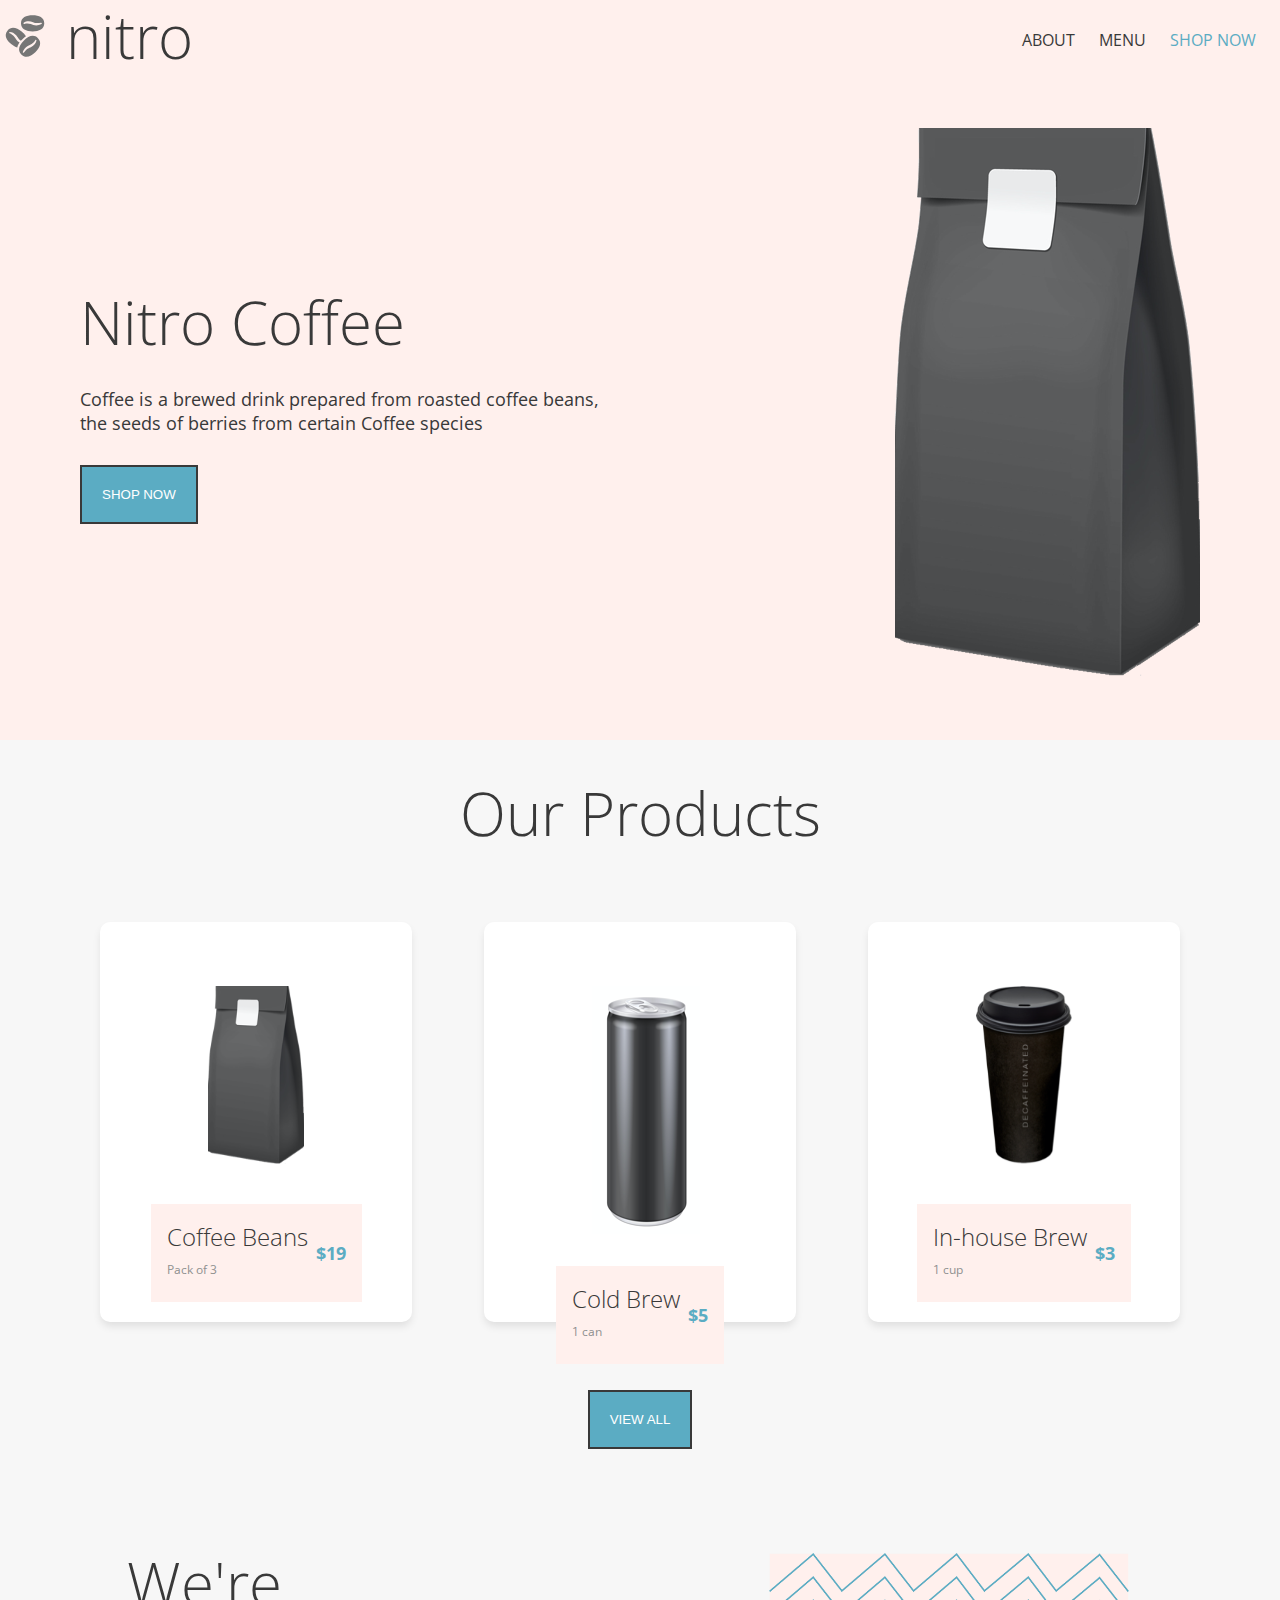
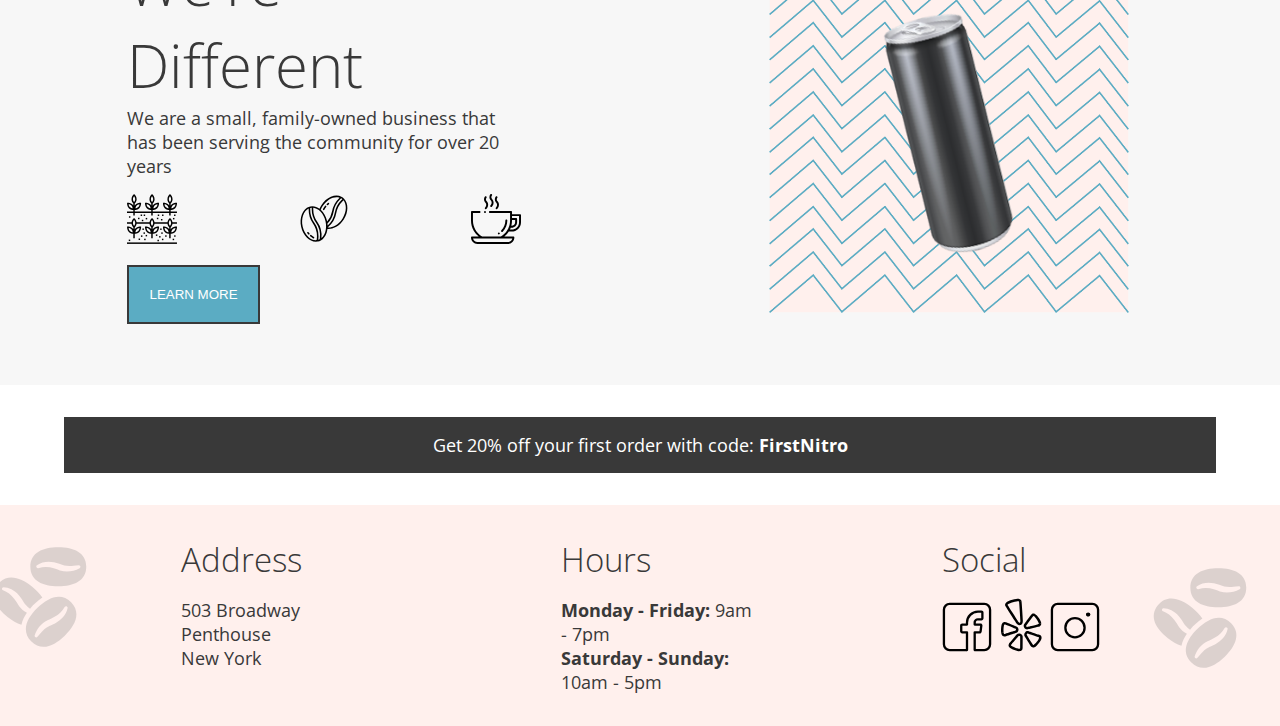
==== commit dee66732: "modified mixins and added navigation into it" ====
--- a/index.html
+++ b/index.html
@@ -27,12 +27,12 @@
                     </nav>
                 </div>
             </div>
-            <div class="lp-header__bottom">
-                <div class="text-content">
+            <div class="lp-header-bottom">
+                <div class="lp-header-bottom__text">
                     <h1 class="nitro-header">Nitro Coffee</h1>
                     <p>Coffee is a brewed drink prepared from roasted coffee beans, the seeds of berries from certain Coffee species</p>
                     <a href="/pages/menu.html"><button class="shop-now-button" type="button">SHOP NOW</button></a>
-                </div>
+                </div class="lp-header-bottom__image">
                     <img src="/assets/images/coffeebeans-hero.png" alt="coffee bag">
             </div>
         </header>
--- a/scss/landing.css
+++ b/scss/landing.css
@@ -1,18 +1,23 @@
 /* On Landing Page and Menu Page */
-.nav-link-button {
-  font-size: 1.31rem;
-  font-weight: 400;
-  background-color: #5BACC3;
-  color: #FFF;
-}
-
-.nav-link {
-  font-size: 1.31rem;
-  font-weight: 300;
-  padding: 20px;
-  margin: 20px;
-  display: flex;
-  justify-content: space-between;
+.nav {
+  background-color: blue;
+  display: flex;
+  align-items: center;
+  padding-top: 2rem;
+  padding-bottom: 1.5rem;
+  height: 4rem;
+}
+.nav__left {
+  display: flex;
+  align-items: center;
+  gap: 1rem;
+}
+.nav__right {
+  margin-left: auto;
+  margin-right: 1.5rem;
+  display: flex;
+  align-items: center;
+  gap: 1rem;
 }
 
 * {
@@ -54,25 +59,13 @@
   height: 17.5rem;
 }
 
-.nav-link-button {
-  font-size: 1.31rem;
-  font-weight: 400;
-  background-color: #5BACC3;
-  color: #FFF;
-}
-
-.nav-link {
-  font-size: 1.31rem;
-  font-weight: 300;
-  padding: 20px;
-  margin: 20px;
-  display: flex;
-  justify-content: space-between;
-}
-
 /* Lp Page */
 /* LP Header */
 /* LP Navigation */
+.lp-header {
+  background-color: #FFF0ED;
+}
+
 .lp-nav {
   background-color: #FFF0ED;
   display: flex;
@@ -80,14 +73,32 @@
   padding-top: 2rem;
   padding-bottom: 1.5rem;
   height: 4rem;
-}
-
+  list-style-type: none;
+  text-decoration: none;
+}
+.lp-nav h2 a {
+  color: #393939;
+  text-decoration: none;
+}
+.lp-nav nav ul {
+  display: flex;
+  gap: 1.5rem;
+  margin: 0;
+  padding: 0;
+  list-style: none;
+}
+.lp-nav ul li a {
+  color: #393939;
+  text-decoration: none;
+}
+.lp-nav ul li a.shopnow {
+  color: #5BACC3;
+}
 .lp-nav__left {
   display: flex;
   align-items: center;
   gap: 1rem;
 }
-
 .lp-nav__right {
   margin-left: auto;
   margin-right: 1.5rem;
@@ -96,38 +107,14 @@
   gap: 1rem;
 }
 
-.lp-nav h2 a {
-  text-decoration: none;
-}
-
-.lp-nav nav ul {
-  display: flex;
-  gap: 1.5rem;
-  margin: 0;
-  padding: 0;
-}
-
-.lp-nav ul a {
-  text-decoration: none;
-  color: #393939;
-}
-
-.lp-nav ul li a.shopnow {
-  color: #5BACC3;
-}
-
-.lp-header {
-  background-color: #FFF0ED;
-}
-
-.lp-header__bottom {
+.lp-header-bottom {
   display: flex;
   justify-content: space-between;
   align-items: center;
-  padding: 4rem 2rem;
-}
-
-.lp-header__bottom .text-content {
+  padding: 4rem 5rem;
+}
+
+.lp-header-bottom__text {
   display: flex;
   flex-direction: column;
   justify-content: flex-start;
@@ -153,21 +140,18 @@
   border: #393939 2px solid;
   cursor: pointer;
   transition: all 0.2s ease-in-out;
+  margin-top: 30px;
 }
 .shop-now-button:hover {
   transform: translate(-2px);
 }
 
 .lp-header__bottom img {
-  max-width: 40%;
   height: auto;
   -o-object-fit: contain;
      object-fit: contain;
+  margin: 20px;
   margin-left: 2rem;
-}
-
-ul {
-  list-style-type: none;
 }
 
 /* Main Section */
--- a/scss/menu.css
+++ b/scss/menu.css
@@ -1,18 +1,23 @@
 /* On Landing Page and Menu Page */
-.nav-link-button {
-  font-size: 1.31rem;
-  font-weight: 400;
-  background-color: #5BACC3;
-  color: #FFF;
-}
-
-.nav-link {
-  font-size: 1.31rem;
-  font-weight: 300;
-  padding: 20px;
-  margin: 20px;
-  display: flex;
-  justify-content: space-between;
+.nav {
+  background-color: blue;
+  display: flex;
+  align-items: center;
+  padding-top: 2rem;
+  padding-bottom: 1.5rem;
+  height: 4rem;
+}
+.nav__left {
+  display: flex;
+  align-items: center;
+  gap: 1rem;
+}
+.nav__right {
+  margin-left: auto;
+  margin-right: 1.5rem;
+  display: flex;
+  align-items: center;
+  gap: 1rem;
 }
 
 * {
@@ -52,6 +57,27 @@
 
 .products {
   height: 17.5rem;
+}
+
+.nav {
+  background-color: blue;
+  display: flex;
+  align-items: center;
+  padding-top: 2rem;
+  padding-bottom: 1.5rem;
+  height: 4rem;
+}
+.nav__left {
+  display: flex;
+  align-items: center;
+  gap: 1rem;
+}
+.nav__right {
+  margin-left: auto;
+  margin-right: 1.5rem;
+  display: flex;
+  align-items: center;
+  gap: 1rem;
 }
 
 /* Menu Page */
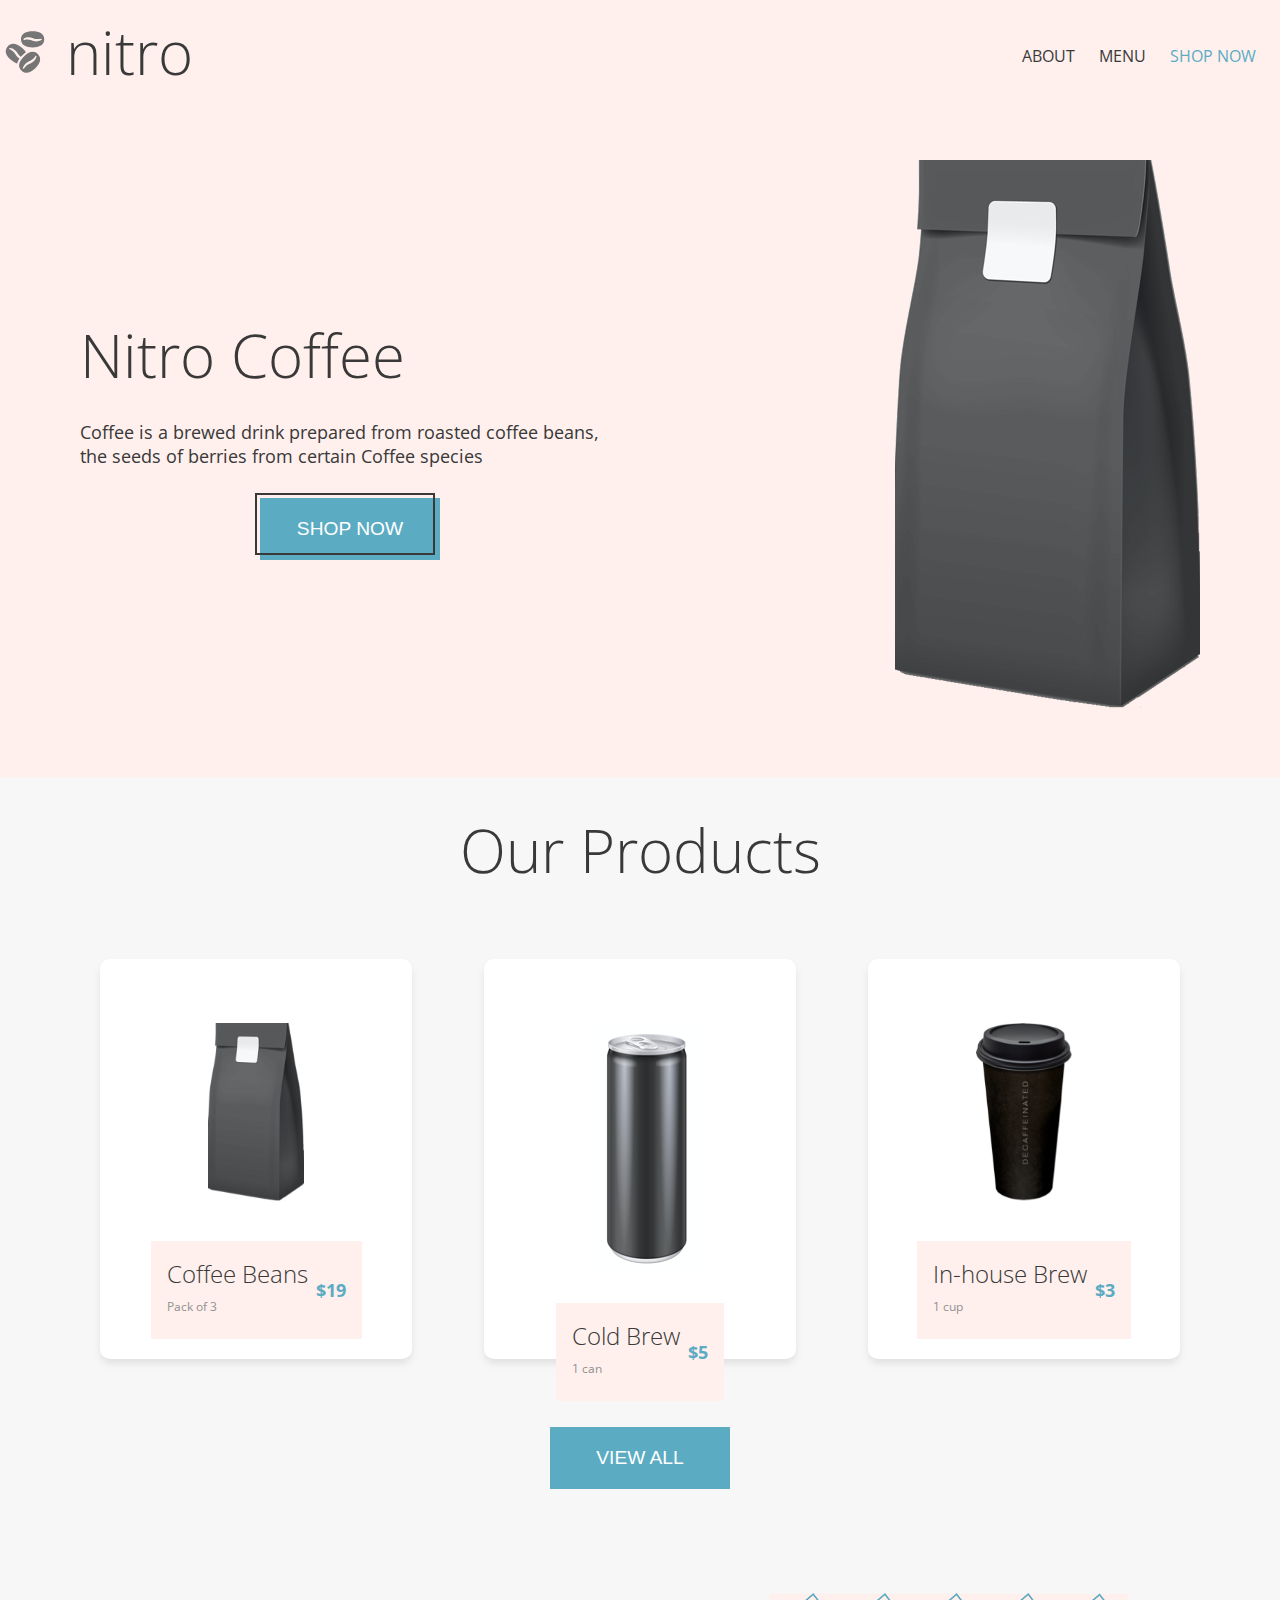
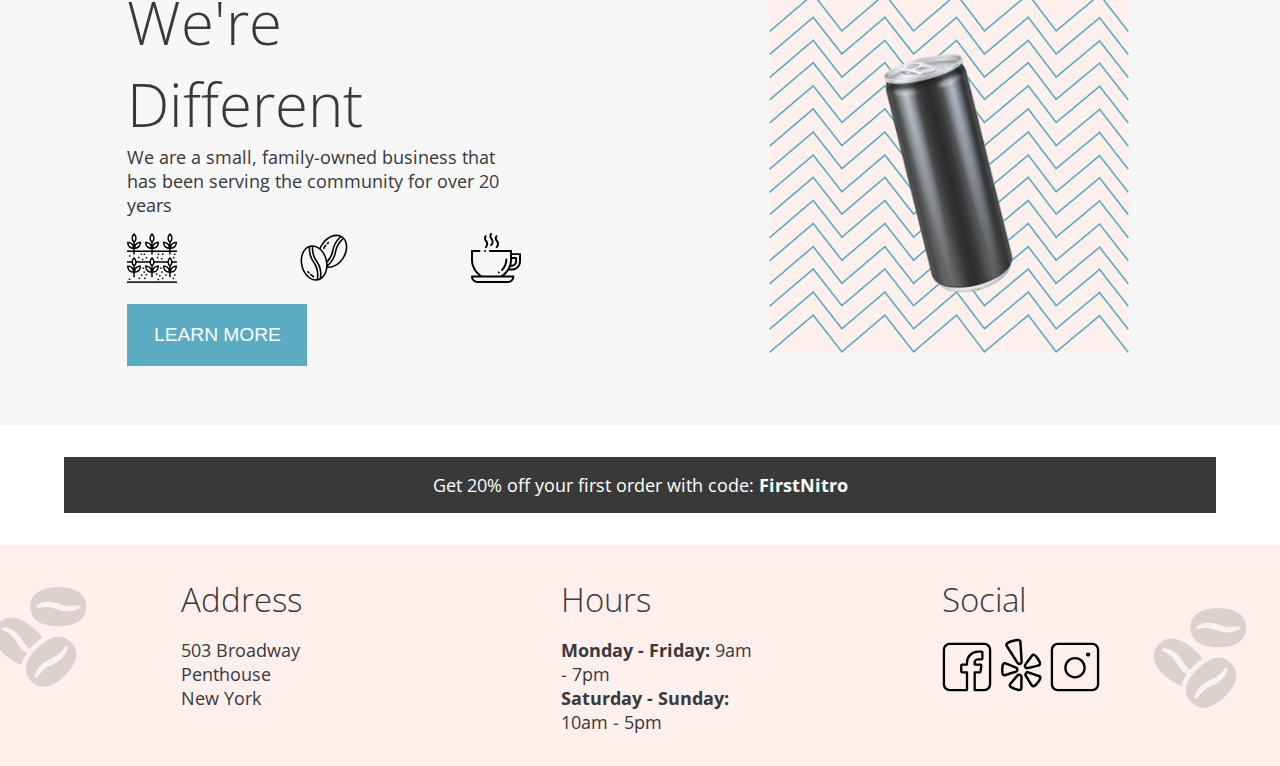
==== commit 3cf0f6cd: "added box over shop now button" ====
--- a/index.html
+++ b/index.html
@@ -31,8 +31,13 @@
                 <div class="lp-header-bottom__text">
                     <h1 class="nitro-header">Nitro Coffee</h1>
                     <p>Coffee is a brewed drink prepared from roasted coffee beans, the seeds of berries from certain Coffee species</p>
-                    <a href="/pages/menu.html"><button class="shop-now-button" type="button">SHOP NOW</button></a>
-                </div class="lp-header-bottom__image">
+                    <div class="lp-header-bottom__button-container">
+                        <div class="empty-box">
+                        </div>
+                        <a href="/pages/menu.html"><button class="shop-now-button" type="button">SHOP NOW</button></a>
+                    </div>
+                </div>
+                <div class="lp-header-bottom__image">
                     <img src="/assets/images/coffeebeans-hero.png" alt="coffee bag">
             </div>
         </header>
--- a/scss/landing.css
+++ b/scss/landing.css
@@ -72,7 +72,7 @@
   align-items: center;
   padding-top: 2rem;
   padding-bottom: 1.5rem;
-  height: 4rem;
+  height: 6rem;
   list-style-type: none;
   text-decoration: none;
 }
@@ -132,18 +132,33 @@
   margin-bottom: 1.5rem;
 }
 
+.lp-header-bottom__button-container {
+  display: flex;
+}
+
 .shop-now-button {
+  width: 180px;
+  padding: 20px;
+  font-size: 1.2rem;
   background-color: #5BACC3;
-  color: #FFF;
-  padding: 20px;
-  border-radius: none;
-  border: #393939 2px solid;
-  cursor: pointer;
-  transition: all 0.2s ease-in-out;
+  border: none;
+  color: #FFF;
   margin-top: 30px;
-}
-.shop-now-button:hover {
-  transform: translate(-2px);
+  z-index: 1;
+  position: relative;
+}
+
+.empty-box {
+  width: 180px;
+  padding: 20px;
+  background-color: transparent;
+  color: #FFF;
+  border: 2px solid #393939;
+  margin-top: 30px;
+  position: relative;
+  top: -5px;
+  right: -175px;
+  z-index: 2;
 }
 
 .lp-header__bottom img {
@@ -232,18 +247,14 @@
 }
 
 .view-all-button {
+  width: 180px;
+  padding: 20px;
+  font-size: 1.2rem;
   background-color: #5BACC3;
-  color: #FFF;
-  padding: 20px;
-  border-radius: none;
-  border: #393939 2px solid;
-  cursor: pointer;
-  transition: all 0.2s ease-in-out;
+  border: none;
+  color: #FFF;
   display: inline-block;
   text-align: center;
-}
-.view-all-button:hover {
-  transform: translate(-2px);
 }
 
 .discount-banner {
@@ -344,16 +355,12 @@
 }
 
 .learn-more-button {
+  width: 180px;
+  padding: 20px;
+  font-size: 1.2rem;
   background-color: #5BACC3;
-  color: #FFF;
-  padding: 20px;
-  border-radius: none;
-  border: #393939 2px solid;
-  cursor: pointer;
-  transition: all 0.2s ease-in-out;
-}
-.learn-more-button:hover {
-  transform: translate(-2px);
+  border: none;
+  color: #FFF;
 }
 
 .different-image {
--- a/scss/menu.css
+++ b/scss/menu.css
@@ -86,60 +86,85 @@
   background-color: #FFF0ED;
   display: flex;
   align-items: center;
-  /* justify-content: space-between; */
   padding-top: 2rem;
   padding-bottom: 1.5rem;
-  height: 4rem;
-}
-
-.menu-nav h3 a {
+  height: 6rem;
+  list-style-type: none;
   text-decoration: none;
 }
-
+.menu-nav h2 a {
+  color: #393939;
+  text-decoration: none;
+}
 .menu-nav nav ul {
   display: flex;
   gap: 1.5rem;
   margin: 0;
   padding: 0;
-}
-
-.menu-nav ul a {
+  list-style: none;
+}
+.menu-nav ul li a {
+  color: #393939;
   text-decoration: none;
-  color: #393939;
-}
-
+}
 .menu-nav ul li a.shopnow {
   color: #5BACC3;
 }
-
-/* Menu Hero Section */
+.menu-nav__left {
+  display: flex;
+  align-items: center;
+  gap: 1rem;
+}
+.menu-nav__right {
+  margin-left: auto;
+  margin-right: 1.5rem;
+  display: flex;
+  align-items: center;
+  gap: 1rem;
+}
+
 .menu-hero {
   display: flex;
   flex-direction: column;
   align-items: center;
+  justify-content: center;
+  position: relative;
   margin-bottom: 2rem;
 }
-
+.menu-hero__circle {
+  width: 100%;
+  height: 700px;
+  background-position: center;
+  background-size: cover;
+  display: block;
+  margin: 0 auto;
+  position: relative;
+  z-index: 1;
+}
 .menu-hero__title {
-  position: absolute;
+  background-color: #393939;
   color: #FFF;
-  background-color: #393939;
   text-align: center;
   width: 18.75rem;
   height: 12.5rem;
   display: flex;
   justify-content: center;
-  padding: 20px;
-  margin: 20px;
-}
-
-.menu-hero__circle {
-  width: 100%;
-  height: 43.75rem;
-  height: auto;
-  display: block;
-  margin: 0 auto;
-  border: none;
+  align-items: center;
+  position: absolute;
+  top: 50%;
+  left: 50%;
+  transform: translate(-50%, -50%);
+  z-index: 2;
+}
+.menu-hero__title::before {
+  content: "";
+  position: absolute;
+  top: -10px;
+  left: -10px;
+  right: -10px;
+  bottom: -10px;
+  border: 4px solid #5BACC3;
+  z-index: -1;
 }
 
 /*  Menu Sub Navigation */
@@ -156,6 +181,10 @@
   align-items: center;
   gap: 1rem;
   margin: 0;
+}
+
+.menu-sub-navigation li {
+  list-style-type: none;
 }
 
 .menu-sub-navigation li::before {
@@ -169,10 +198,10 @@
 
 /* Menu */
 .menu-hot, .menu-cold, .menu-pastries {
-  margin: 0; /* Ensure no space around the sections */
-  padding: 0; /* Ensure no internal padding */
-  border: 0; /* Ensure no borders contribute to gaps */
-  display: block; /* Ensure sections stack properly */
+  margin: 0;
+  padding: 0;
+  border: 0;
+  display: block;
 }
 
 /* Hot Drinks */
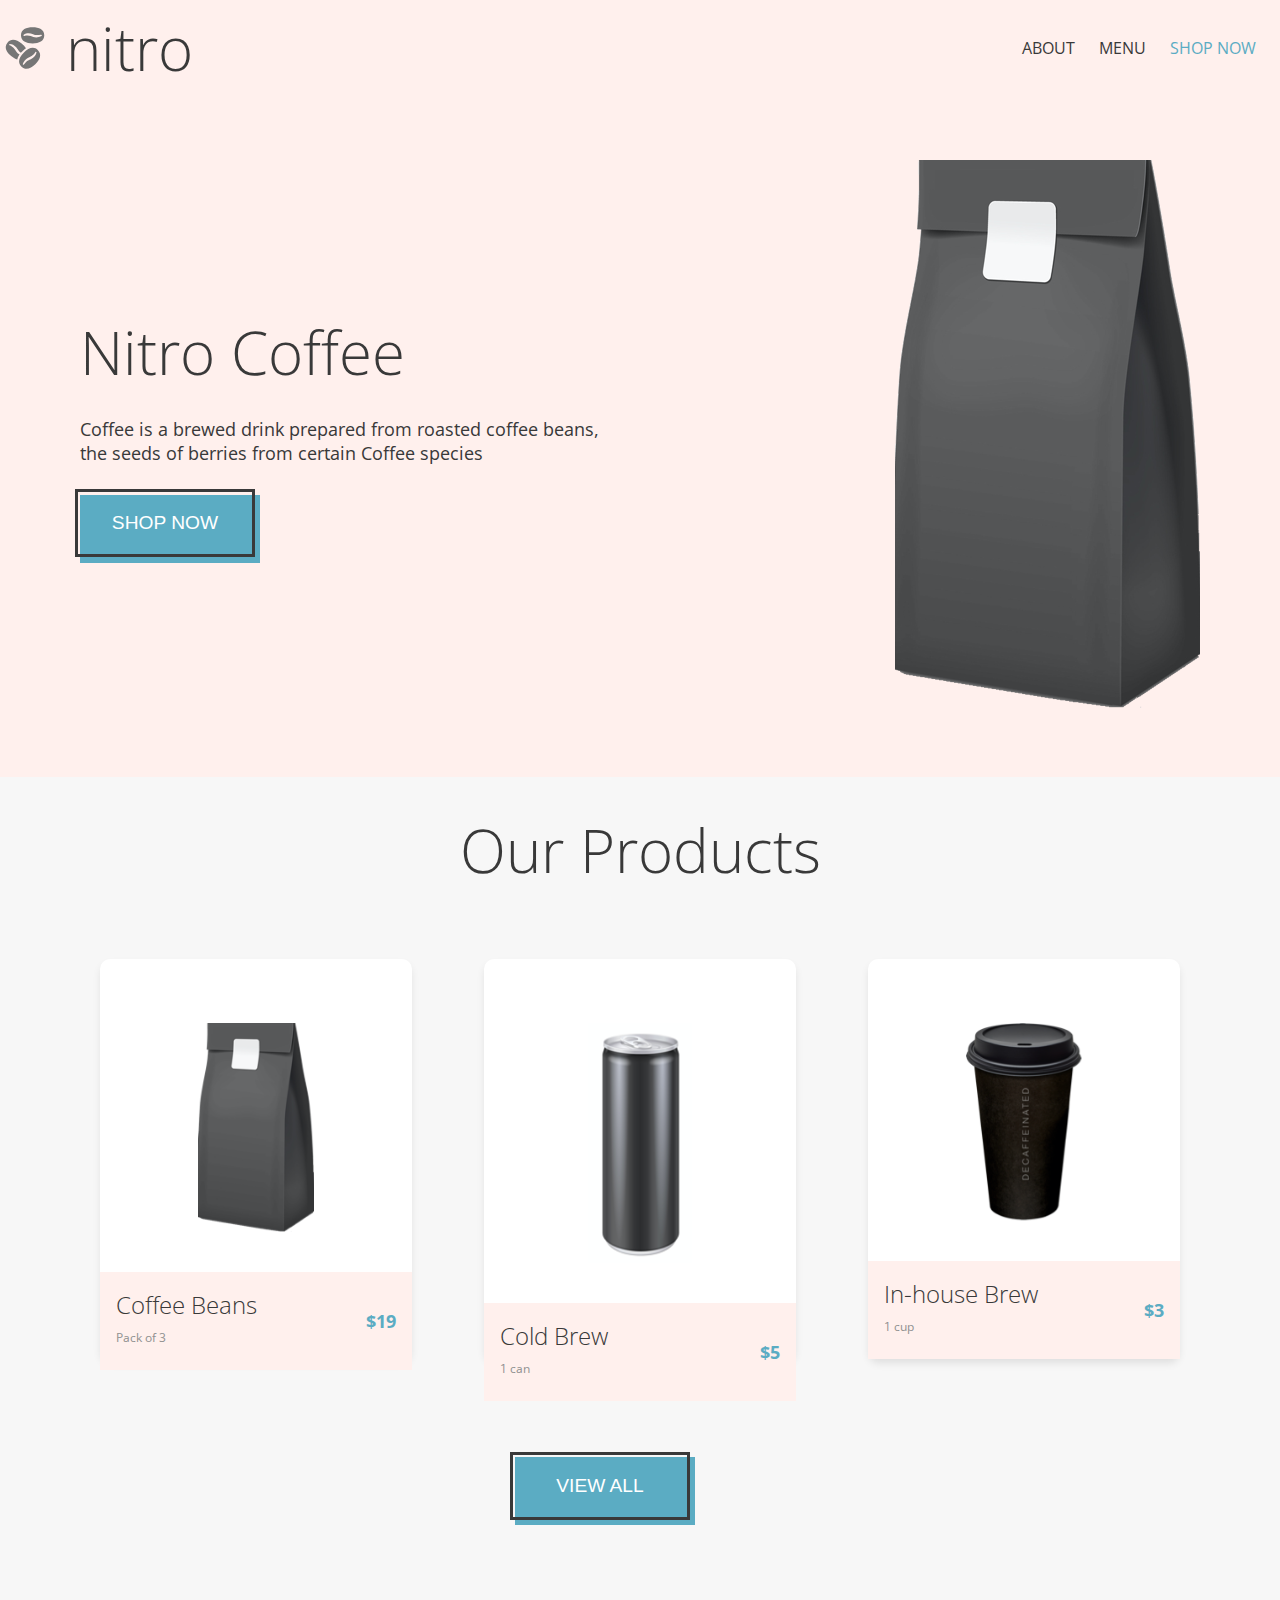
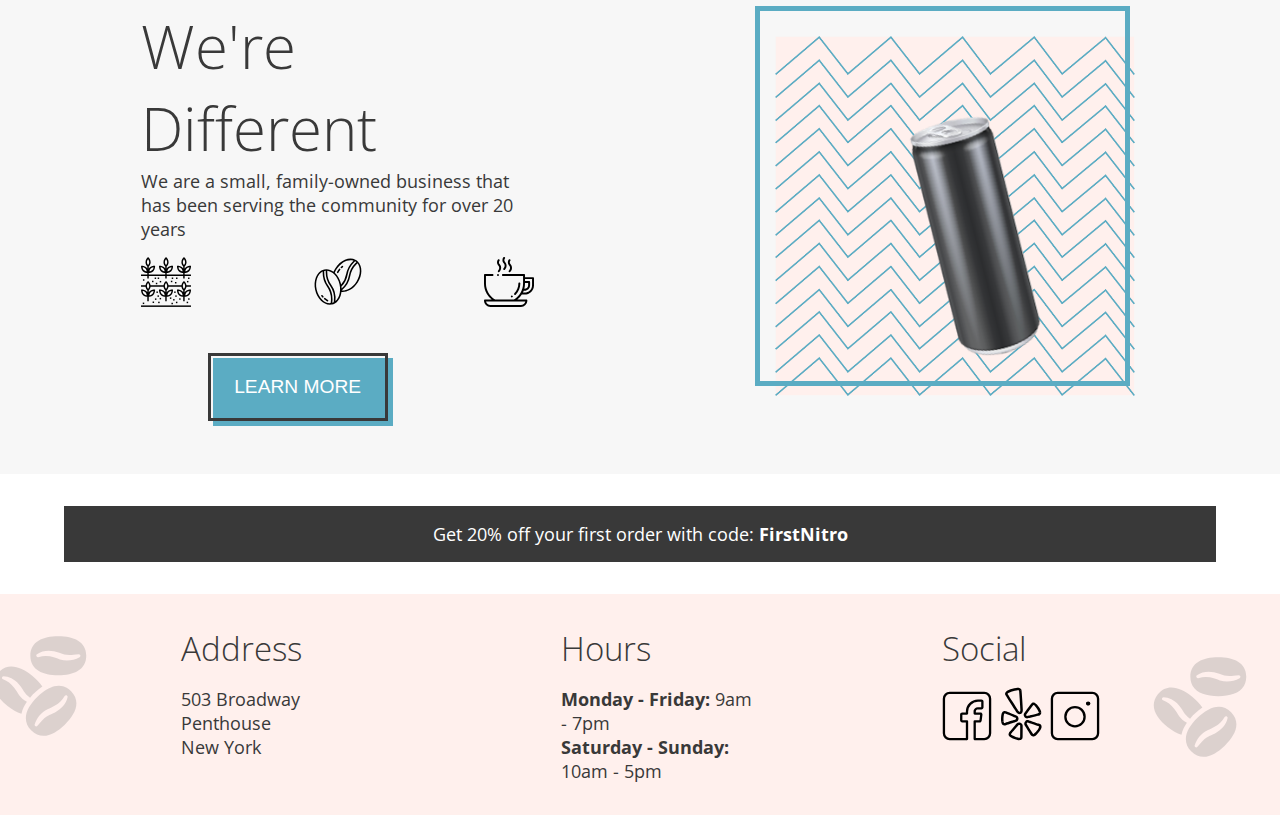
==== commit 3c404bbd: "added box over buttons on lp and menu page" ====
--- a/index.html
+++ b/index.html
@@ -32,13 +32,13 @@
                     <h1 class="nitro-header">Nitro Coffee</h1>
                     <p>Coffee is a brewed drink prepared from roasted coffee beans, the seeds of berries from certain Coffee species</p>
                     <div class="lp-header-bottom__button-container">
-                        <div class="empty-box">
-                        </div>
+                        <div class="blue-box"></div>
                         <a href="/pages/menu.html"><button class="shop-now-button" type="button">SHOP NOW</button></a>
                     </div>
                 </div>
                 <div class="lp-header-bottom__image">
                     <img src="/assets/images/coffeebeans-hero.png" alt="coffee bag">
+                </div>
             </div>
         </header>
     </header>
@@ -58,17 +58,13 @@
                 </div>
             </div>
             <div class="product-card">
-                <div class="product-image">
-                    <img class="product-image--image" src="/assets/images/coldbrew.png" alt="cold brew">
-                </div>
-                <div class="product-details--background">
-                    <div class="product-details">
-                        <div class="product-text"> 
-                            <h3 class="product-title">Cold Brew</h3>
-                            <p class="product-subtitle">1 can</p>
-                        </div>
-                        <p class="price">$5</p> 
+                <img class="product-image" src="/assets/images/coldbrew.png" alt="cold brew">
+                <div class="product-details">
+                    <div class="product-text"> 
+                        <h3 class="product-title">Cold Brew</h3>
+                        <p class="product-subtitle">1 can</p>
                     </div>
+                    <p class="price">$5</p> 
                 </div>
             </div>
             <div class="product-card">
@@ -82,7 +78,10 @@
                 </div>
             </div>
         </div>
-        <a href="/pages/menu.html"><button class="view-all-button" type="button">VIEW ALL</button></a>
+        <div class="button-container">
+            <div class="blue-box"></div>
+            <a href="/pages/menu.html"><button class="view-all-button" type="button">VIEW ALL</button></a>
+        </div>
     </main>
 
     <!-- We're Different Section -->
@@ -104,11 +103,14 @@
                     <img class="different-image" src="assets/logos/coffee-cup.svg" alt="organic">
                 </div>
             </div>
-            <a href="/pages/menu.html"><button class="learn-more-button" type="button">LEARN MORE</button></a>
+            <div class="button-container">
+                <div class="blue-box"></div>
+                <a href="/pages/menu.html"><button class="learn-more-button" type="button">LEARN MORE</button></a>
+            </div>
         </div>
-
         <div class="different-container-two">
             <img class="different-image-two" src="assets/images/coldbrewbackground.png" alt="quality">
+            <div class="different-container-two__blue-box"></div>
             <img class="different-image-three" src="/assets/images/tiltedcan.png" alt="local">
         </div>        
     </section>
--- a/scss/landing.css
+++ b/scss/landing.css
@@ -70,7 +70,7 @@
   background-color: #FFF0ED;
   display: flex;
   align-items: center;
-  padding-top: 2rem;
+  padding-top: 1.5rem;
   padding-bottom: 1.5rem;
   height: 6rem;
   list-style-type: none;
@@ -140,25 +140,27 @@
   width: 180px;
   padding: 20px;
   font-size: 1.2rem;
+  background-color: transparent;
+  color: #FFF;
+  border: 3px solid #393939;
+  margin-top: 30px;
+  position: relative;
+  top: -5.25px;
+  left: -185px;
+  z-index: 2;
+  z-index: 2;
+  position: relative;
+}
+
+.blue-box {
+  width: 180px;
+  padding: 20px;
+  margin-top: 30px;
+  font-size: 1.2rem;
   background-color: #5BACC3;
   border: none;
-  color: #FFF;
-  margin-top: 30px;
+  position: relative;
   z-index: 1;
-  position: relative;
-}
-
-.empty-box {
-  width: 180px;
-  padding: 20px;
-  background-color: transparent;
-  color: #FFF;
-  border: 2px solid #393939;
-  margin-top: 30px;
-  position: relative;
-  top: -5px;
-  right: -175px;
-  z-index: 2;
 }
 
 .lp-header__bottom img {
@@ -185,6 +187,7 @@
 /* Main Section */
 main {
   text-align: center;
+  justify-content: center;
   padding: 2rem;
   background-color: #F7F7F7;
 }
@@ -199,7 +202,7 @@
 .product-card {
   width: 330px;
   height: 400px;
-  padding: 20px;
+  padding-top: 20px;
   margin: 20px;
   background-color: #FFF;
   border-radius: 10px;
@@ -228,6 +231,7 @@
   align-items: center;
   text-align: left;
   gap: 0.5rem;
+  width: 100%;
 }
 
 .product-title {
@@ -246,15 +250,36 @@
   font-weight: bold;
 }
 
-.view-all-button {
+.button-container {
+  display: flex;
+  justify-content: center;
+  position: relative;
+  left: 55px;
+}
+
+.blue-box {
   width: 180px;
   padding: 20px;
+  margin-top: 30px;
   font-size: 1.2rem;
   background-color: #5BACC3;
   border: none;
+  position: relative;
+  z-index: 1;
+}
+
+.view-all-button {
+  width: 180px;
+  padding: 20px;
+  font-size: 1.2rem;
+  background-color: transparent;
   color: #FFF;
-  display: inline-block;
-  text-align: center;
+  border: 3px solid #393939;
+  margin-top: 30px;
+  position: relative;
+  top: -5.25px;
+  left: -185px;
+  z-index: 2;
 }
 
 .discount-banner {
@@ -358,9 +383,14 @@
   width: 180px;
   padding: 20px;
   font-size: 1.2rem;
-  background-color: #5BACC3;
-  border: none;
+  background-color: transparent;
   color: #FFF;
+  border: 3px solid #393939;
+  margin-top: 30px;
+  position: relative;
+  top: -5.25px;
+  left: -185px;
+  z-index: 2;
 }
 
 .different-image {
@@ -370,16 +400,30 @@
 .different-container-two {
   display: flex;
   justify-content: center;
-  align-items: center;
-  position: relative;
+  position: relative;
+  width: -moz-fit-content;
+  width: fit-content;
 }
 
 .different-image-two {
   width: 400px;
   padding: 20px;
+  border: none;
+  position: relative;
+  z-index: 1;
+}
+
+.different-container-two__blue-box {
+  width: 375px;
+  height: 380px;
+  padding: 20px;
   margin: 20px;
-  position: relative;
-  z-index: 1;
+  background-color: transparent;
+  border: 5px solid #5BACC3;
+  position: absolute;
+  z-index: 2;
+  top: -30px;
+  left: -20px;
 }
 
 .different-image-three {
@@ -388,5 +432,7 @@
   padding: 20px;
   margin: 20px;
   z-index: 3;
-  transform: rotate();
+  top: 50%;
+  left: 50%;
+  transform: translate(-50%, -50%);
 }/*# sourceMappingURL=landing.css.map */--- a/scss/menu.css
+++ b/scss/menu.css
@@ -86,7 +86,7 @@
   background-color: #FFF0ED;
   display: flex;
   align-items: center;
-  padding-top: 2rem;
+  padding-top: 1.5rem;
   padding-bottom: 1.5rem;
   height: 6rem;
   list-style-type: none;
@@ -131,6 +131,34 @@
   position: relative;
   margin-bottom: 2rem;
 }
+.menu-hero__container {
+  position: absolute;
+  width: 18.75rem;
+  height: 12.5rem;
+}
+.menu-hero__blue-background {
+  width: 100%;
+  height: 100%;
+  background-color: transparent;
+  border: 3px solid #5BACC3;
+  position: relative;
+  color: #FFF;
+  text-align: center;
+  position: absolute;
+  top: -15px;
+  left: -15px;
+  display: flex;
+  justify-content: center;
+  align-items: center;
+  z-index: 2;
+}
+.menu-hero__title-box {
+  background-color: #393939;
+  width: 100%;
+  height: 100%;
+  position: absolute;
+  z-index: 1;
+}
 .menu-hero__circle {
   width: 100%;
   height: 700px;
@@ -139,32 +167,7 @@
   display: block;
   margin: 0 auto;
   position: relative;
-  z-index: 1;
-}
-.menu-hero__title {
-  background-color: #393939;
-  color: #FFF;
-  text-align: center;
-  width: 18.75rem;
-  height: 12.5rem;
-  display: flex;
-  justify-content: center;
-  align-items: center;
-  position: absolute;
-  top: 50%;
-  left: 50%;
-  transform: translate(-50%, -50%);
-  z-index: 2;
-}
-.menu-hero__title::before {
-  content: "";
-  position: absolute;
-  top: -10px;
-  left: -10px;
-  right: -10px;
-  bottom: -10px;
-  border: 4px solid #5BACC3;
-  z-index: -1;
+  z-index: 0;
 }
 
 /*  Menu Sub Navigation */
